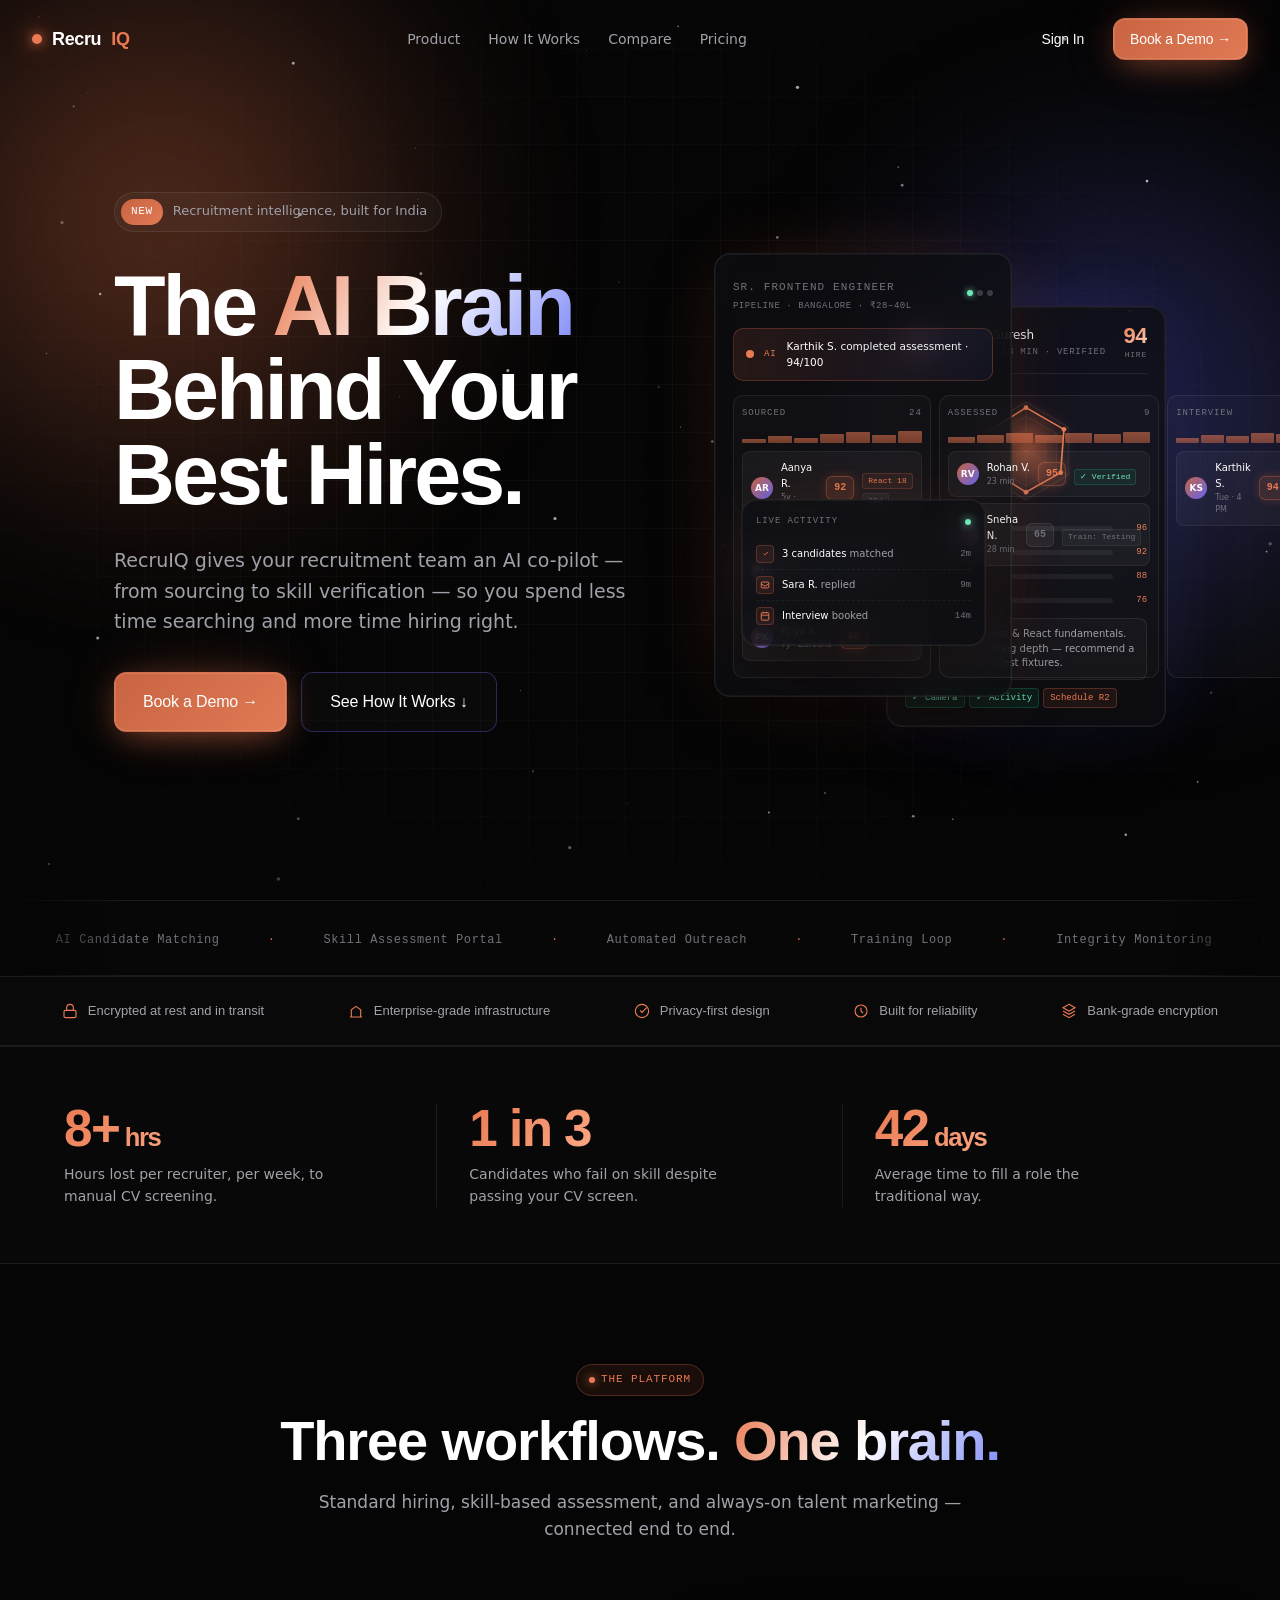
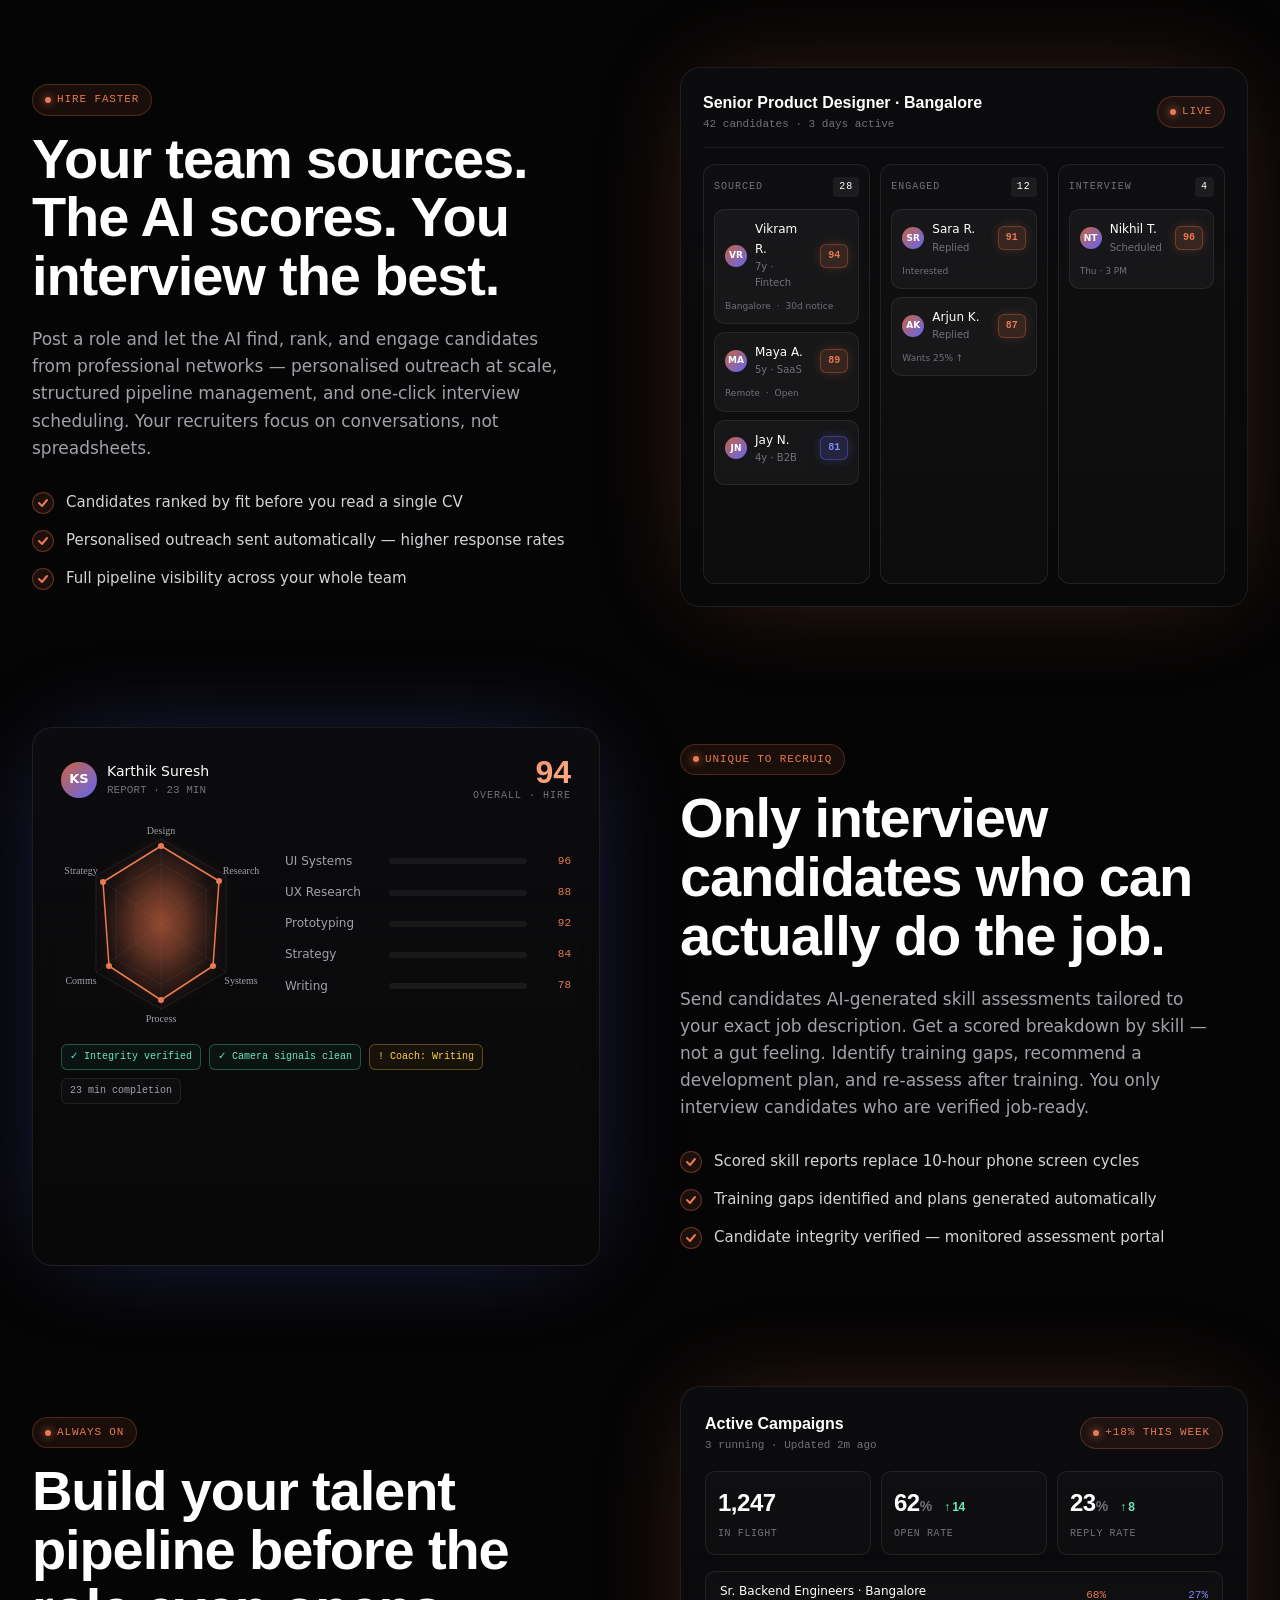
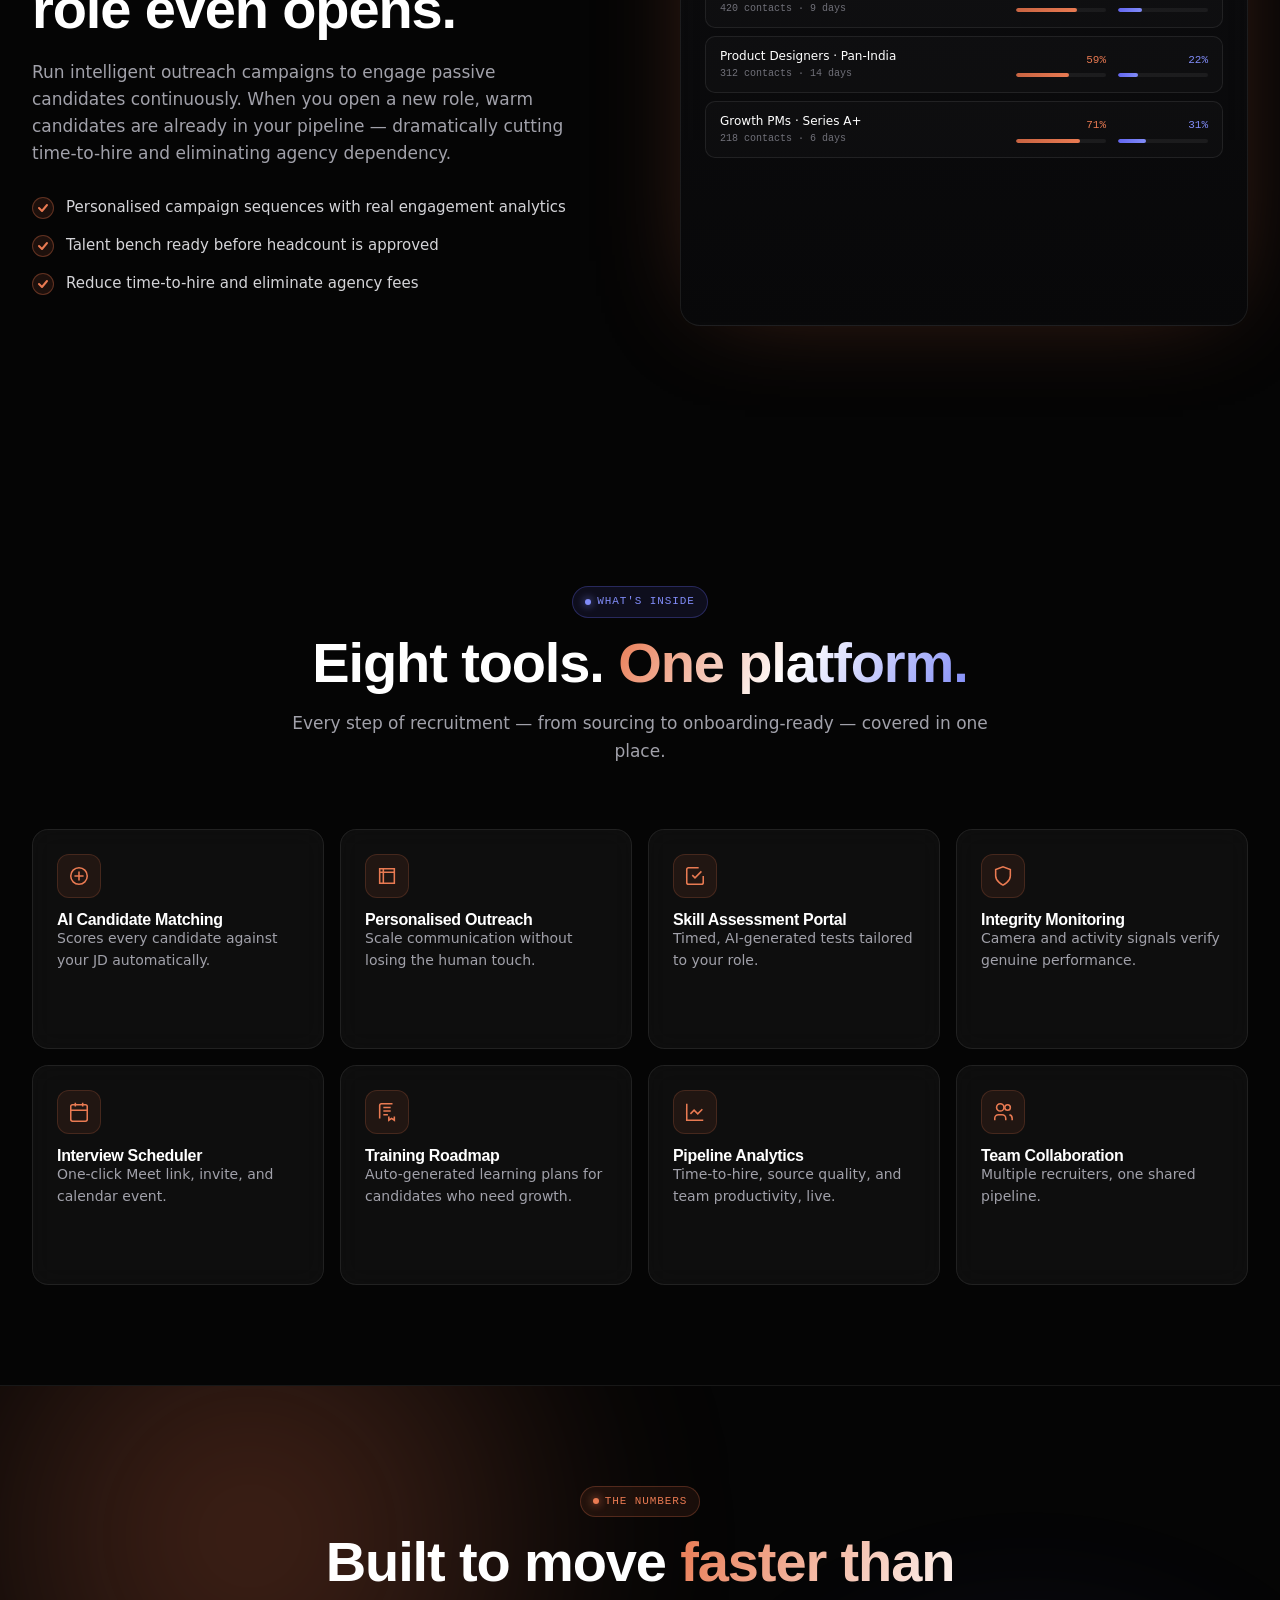
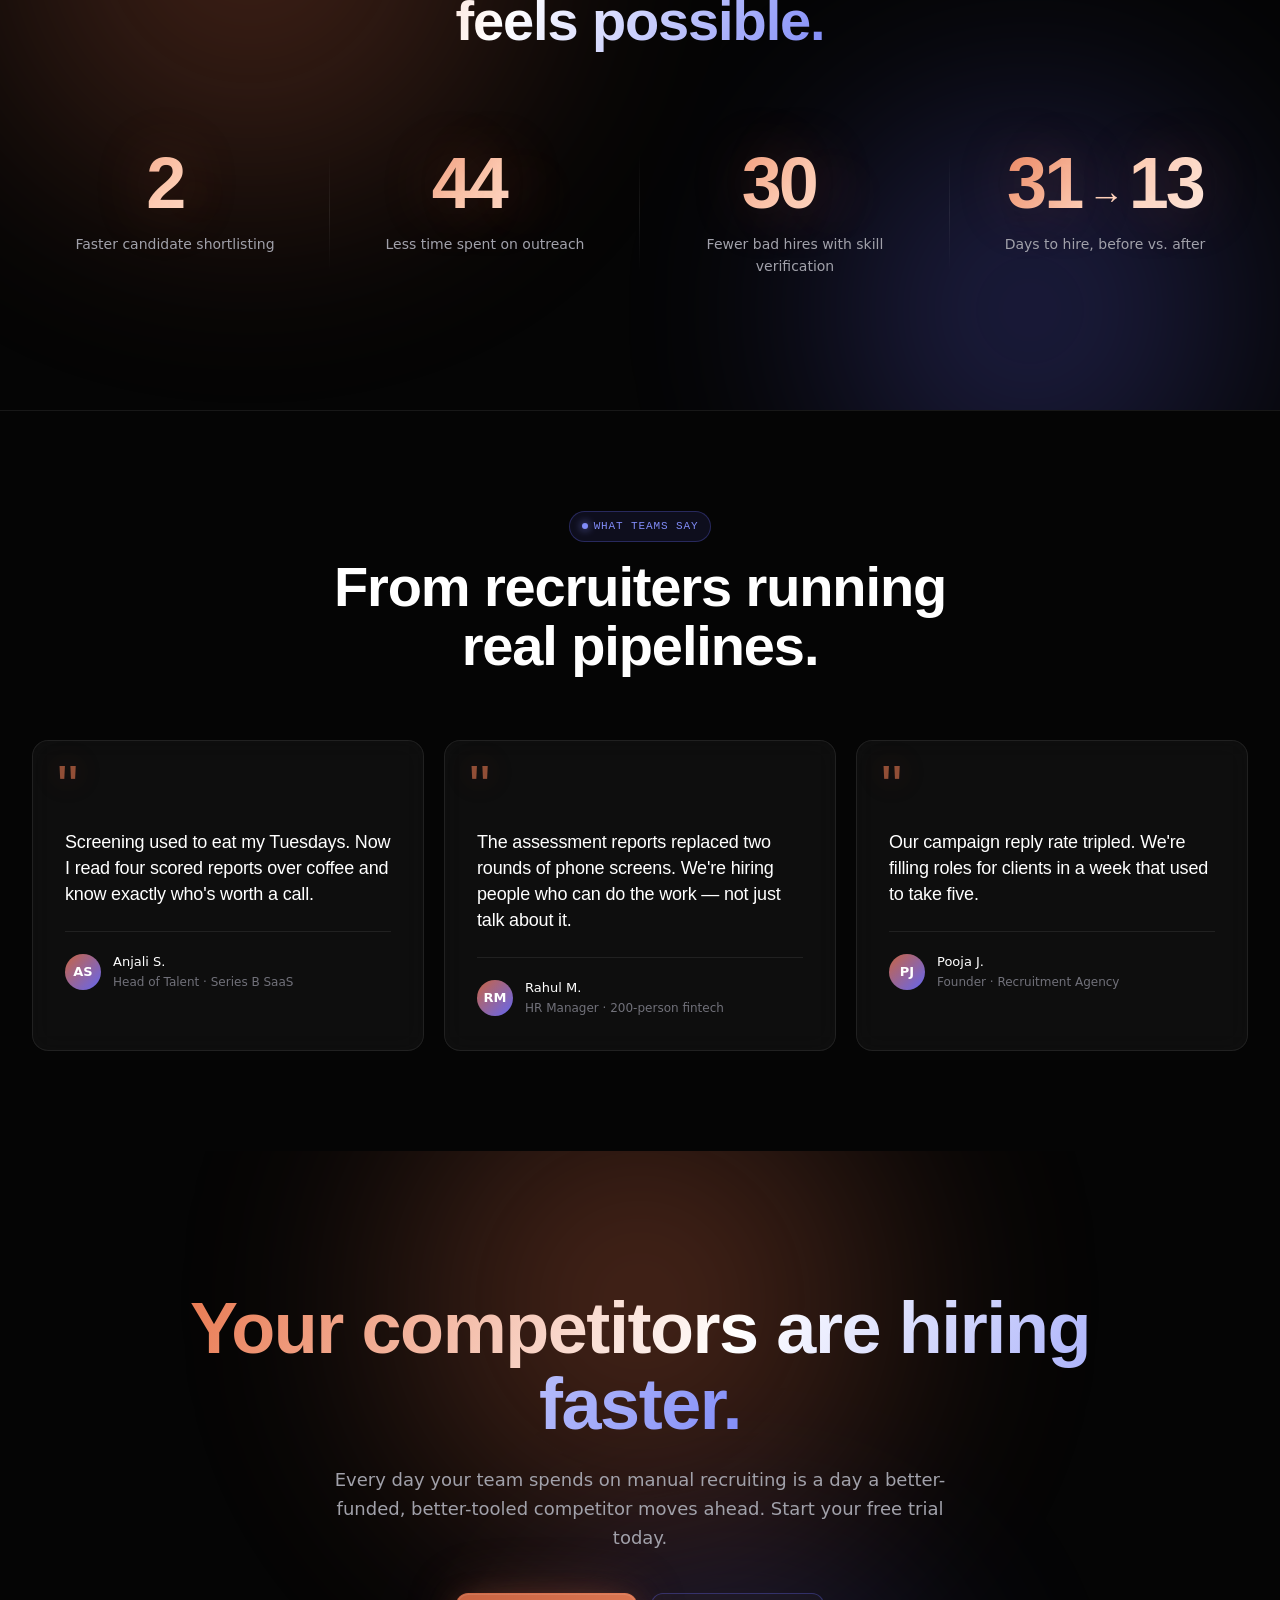
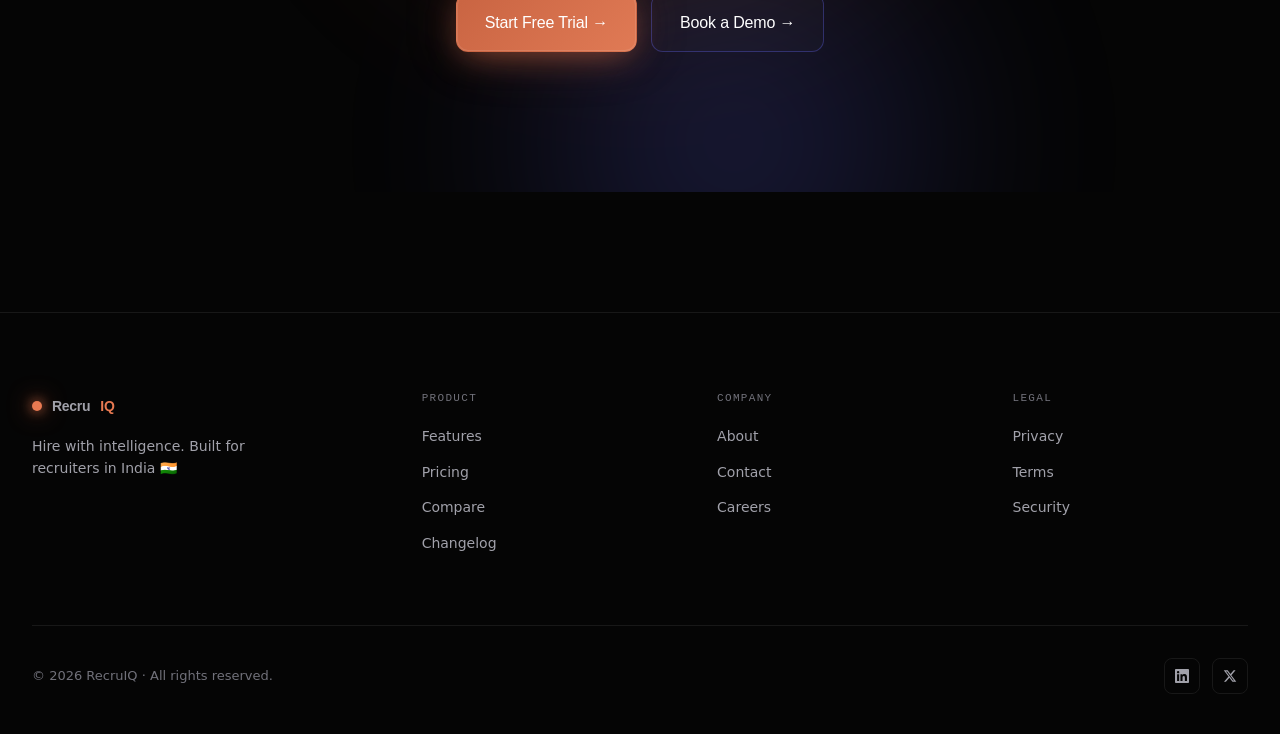
==== index.html @ fcee0ddd "Initial commit — RecruIQ marketing site" ====
<!doctype html>
<html lang="en">
<head>
<meta charset="utf-8">
<meta name="viewport" content="width=device-width,initial-scale=1">
<title>RecruIQ — The AI Brain Behind Your Best Hires</title>
<meta http-equiv="Content-Security-Policy" content="default-src 'self'; script-src 'self' 'unsafe-inline'; style-src 'self' 'unsafe-inline' https://fonts.googleapis.com; font-src 'self' https://fonts.gstatic.com; img-src 'self' data: https:; connect-src 'self'; frame-ancestors 'none';">
<link rel="icon" href="favicon.ico">
<link rel="apple-touch-icon" href="icons/icon-192.png">
<meta name="theme-color" content="#C96442">
<meta name="description" content="Source, assess, and hire 3× faster with AI. Built for recruiters in India. AI candidate matching, skill assessments, and automated outreach.">
<meta property="og:title" content="RecruIQ — The AI Brain Behind Your Best Hires">
<meta property="og:description" content="Source, assess, and hire 3× faster with AI. Built for recruiters in India.">
<meta property="og:image" content="https://recru-iq.com/og-image.png">
<meta property="og:url" content="https://recru-iq.com">
<meta property="og:type" content="website">
<meta name="twitter:card" content="summary_large_image">
<meta name="twitter:title" content="RecruIQ — AI Recruitment Intelligence">
<meta name="twitter:description" content="Source, assess, and hire 3× faster with AI. Built for Indian SMBs.">
<meta name="twitter:image" content="https://recru-iq.com/og-image.png">
<link rel="stylesheet" href="shared.css">
<style>
/* ===== Home page-specific styles ===== */

/* Hero */
.hero {
  position: relative;
  min-height: 100vh;
  padding: 160px 0 80px;
  display: flex;
  align-items: center;
  overflow: hidden;
}
#particles {
  position: absolute; inset: 0; pointer-events: none; z-index: 0;
}
.hero .aurora.coral { width: 720px; height: 720px; top: -140px; left: -200px; }
.hero .aurora.indigo { width: 640px; height: 640px; top: 80px; right: -160px; opacity: 0.35; }

.hero-grid {
  display: grid;
  grid-template-columns: 1.15fr 1fr;
  gap: 80px;
  align-items: center;
}

.hero h1 {
  font-size: clamp(3rem, 6.6vw, 5.5rem);
  letter-spacing: -0.035em;
  line-height: 1;
  margin-bottom: 28px;
}

.hero .lead {
  font-size: 19px;
  max-width: 520px;
  margin-bottom: 36px;
  color: var(--text-dim);
}

.hero-ctas { display: flex; gap: 14px; flex-wrap: wrap; margin-bottom: 56px; }

.hero-eyebrow {
  display: inline-flex;
  align-items: center;
  gap: 10px;
  padding: 6px 14px 6px 6px;
  border-radius: 999px;
  background: rgba(255,255,255,0.03);
  border: 1px solid var(--border);
  font-size: 13px;
  color: var(--text-dim);
  margin-bottom: 32px;
}
.hero-eyebrow .tag {
  background: linear-gradient(135deg, var(--coral), #e07a55);
  padding: 4px 10px;
  border-radius: 999px;
  font-size: 11px;
  color: white;
  font-family: 'JetBrains Mono', monospace;
  letter-spacing: 0.06em;
}

/* Hero mockup */
.mockup {
  position: relative;
  width: 100%;
  aspect-ratio: 1 / 1.05;
  perspective: 1200px;
}

.float-card {
  position: absolute;
  background: rgba(15, 15, 18, 0.78);
  backdrop-filter: blur(16px);
  border: 1px solid var(--border);
  border-radius: 16px;
  box-shadow:
    0 20px 60px -20px rgba(0,0,0,0.8),
    0 0 0 1px rgba(255,255,255,0.04) inset,
    0 0 80px -20px rgba(201, 100, 66, 0.3);
  animation: float 8s ease-in-out infinite;
}

.fc-pipeline {
  top: 0; left: 0;
  width: 66%;
  padding: 18px;
  z-index: 2;
}
.fc-report {
  bottom: 0; right: 0;
  width: 62%;
  padding: 18px;
  animation-delay: -3s;
  z-index: 1;
  box-shadow:
    0 20px 60px -20px rgba(0,0,0,0.8),
    0 0 0 1px rgba(255,255,255,0.04) inset,
    0 0 80px -20px rgba(99, 102, 241, 0.32);
}
.fc-mini {
  top: 48%; left: 8%;
  width: 230px;
  padding: 14px;
  animation-delay: -5s;
  display: none;
}

@keyframes float {
  0%, 100% { transform: translateY(0) rotateX(0) rotateY(0); }
  50% { transform: translateY(-14px) rotateX(0.5deg) rotateY(-0.5deg); }
}

.fc-head {
  display: flex; align-items: center; justify-content: space-between;
  margin-bottom: 14px;
}
.fc-head .ttl {
  font-size: 11px;
  font-family: 'JetBrains Mono', monospace;
  text-transform: uppercase;
  letter-spacing: 0.1em;
  color: var(--text-faint);
}
.fc-head .dots { display: flex; gap: 4px; }
.fc-head .dots span {
  width: 6px; height: 6px; border-radius: 50%;
  background: rgba(255,255,255,0.18);
}

.pipe-cols {
  display: grid; grid-template-columns: 1fr 1fr 1fr; gap: 8px;
}
.pipe-col {
  background: rgba(255,255,255,0.02);
  border: 1px solid var(--border);
  border-radius: 10px;
  padding: 10px 8px;
}
.pipe-col-h {
  font-size: 9px;
  font-family: 'JetBrains Mono', monospace;
  text-transform: uppercase;
  letter-spacing: 0.1em;
  color: var(--text-faint);
  margin-bottom: 10px;
  display: flex; justify-content: space-between;
}

.cand {
  background: rgba(255,255,255,0.04);
  border: 1px solid rgba(255,255,255,0.06);
  border-radius: 8px;
  padding: 8px;
  margin-bottom: 6px;
  display: flex;
  align-items: center;
  gap: 8px;
}
.cand-avatar {
  width: 22px; height: 22px;
  border-radius: 50%;
  background: linear-gradient(135deg, var(--coral) 0%, var(--indigo) 100%);
  flex-shrink: 0;
  font-size: 9px;
  color: white;
  display: inline-flex; align-items: center; justify-content: center;
  font-weight: 600;
}
.cand-name { font-size: 10px; color: var(--text); font-weight: 500; }
.cand-role { font-size: 8px; color: var(--text-faint); }
.score-badge {
  margin-left: auto;
  font-family: 'JetBrains Mono', monospace;
  font-size: 10px;
  padding: 3px 7px;
  border-radius: 6px;
  background: rgba(201,100,66,0.18);
  color: var(--coral-bright);
  border: 1px solid rgba(201,100,66,0.4);
  box-shadow: 0 0 12px -2px rgba(201,100,66,0.4);
  font-weight: 600;
}
.score-badge.mid { background: rgba(99,102,241,0.18); color: var(--indigo-bright); border-color: rgba(99,102,241,0.4); box-shadow: 0 0 12px -2px rgba(99,102,241,0.4); }
.score-badge.low { background: rgba(255,255,255,0.05); color: var(--text-faint); border-color: rgba(255,255,255,0.08); box-shadow: none; }

/* Radar chart placeholder */
.radar {
  width: 130px; height: 130px;
  margin: 0 auto 12px;
}
.skill-row {
  display: flex; align-items: center; gap: 10px; margin-bottom: 8px;
  font-size: 10px;
}
.skill-row .lbl { width: 70px; color: var(--text-dim); }
.skill-bar {
  flex: 1; height: 5px; border-radius: 3px;
  background: rgba(255,255,255,0.06);
  overflow: hidden;
  position: relative;
}
.skill-bar-fill {
  height: 100%;
  border-radius: 3px;
  background: linear-gradient(90deg, var(--coral), #ffae8a);
  box-shadow: 0 0 8px rgba(201,100,66,0.6);
}
.skill-row .val {
  font-family: 'JetBrains Mono', monospace;
  font-size: 9px;
  color: var(--coral-bright);
  width: 24px; text-align: right;
}

/* Mini stats card */
.mini-stat {
  display: flex; align-items: center; gap: 10px;
}
.mini-stat-num {
  font-family: 'Space Grotesk', sans-serif;
  font-size: 28px;
  font-weight: 600;
  background: linear-gradient(135deg, var(--coral-bright), #ffd0b8);
  -webkit-background-clip: text;
  background-clip: text;
  -webkit-text-fill-color: transparent;
}
.mini-stat-lbl {
  font-size: 10px;
  color: var(--text-faint);
  font-family: 'JetBrains Mono', monospace;
  text-transform: uppercase;
  letter-spacing: 0.06em;
}

/* === Richer mockup details === */
.fc-banner {
  display: flex; align-items: center; gap: 10px;
  padding: 9px 12px;
  background: linear-gradient(90deg, rgba(201,100,66,0.14), rgba(99,102,241,0.06));
  border: 1px solid rgba(201,100,66,0.3);
  border-radius: 10px;
  margin-bottom: 14px;
  font-size: 10.5px;
  color: #f4f4f5;
}
.fc-banner .pulse {
  width: 8px; height: 8px; border-radius: 50%;
  background: var(--coral-bright);
  box-shadow: 0 0 0 0 rgba(233,122,82,0.7);
  animation: pulse-ring 1.8s ease-out infinite;
  flex-shrink: 0;
}
@keyframes pulse-ring {
  0% { box-shadow: 0 0 0 0 rgba(233,122,82,0.7); }
  70% { box-shadow: 0 0 0 8px rgba(233,122,82,0); }
  100% { box-shadow: 0 0 0 0 rgba(233,122,82,0); }
}
.fc-banner .ai-mono {
  font-family: 'JetBrains Mono', monospace;
  font-size: 9px;
  color: var(--coral-bright);
  letter-spacing: 0.1em;
  text-transform: uppercase;
}
.fc-banner b { color: white; font-weight: 500; }

.pipe-col-spark {
  height: 12px;
  margin-bottom: 8px;
  display: flex;
  align-items: flex-end;
  gap: 2px;
}
.pipe-col-spark span {
  flex: 1;
  background: linear-gradient(180deg, var(--coral-bright), var(--coral));
  border-radius: 1px;
  opacity: 0.55;
}

.cand {
  background: rgba(255,255,255,0.04);
  border: 1px solid rgba(255,255,255,0.06);
  border-radius: 8px;
  padding: 8px;
  margin-bottom: 6px;
  position: relative;
}
.cand-row {
  display: flex; align-items: center; gap: 8px;
}
.cand-tags {
  display: flex; gap: 4px; margin-top: 6px; flex-wrap: wrap;
}
.cand-tag {
  font-family: 'JetBrains Mono', monospace;
  font-size: 8px;
  color: var(--text-faint);
  padding: 1px 5px;
  border-radius: 3px;
  background: rgba(255,255,255,0.04);
  border: 1px solid rgba(255,255,255,0.06);
  white-space: nowrap;
}
.cand-tag.coral { color: var(--coral-bright); background: rgba(201,100,66,0.08); border-color: rgba(201,100,66,0.25); }
.cand-tag.ok { color: #6ee7b7; background: rgba(16,185,129,0.08); border-color: rgba(16,185,129,0.25); }
.cand-tag.idx { color: var(--indigo-bright); background: rgba(99,102,241,0.08); border-color: rgba(99,102,241,0.25); }

/* Report card extras */
.fc-report-top {
  display: flex; align-items: center; gap: 10px;
  padding-bottom: 12px; border-bottom: 1px solid var(--border); margin-bottom: 12px;
}
.fc-report-top .av {
  width: 32px; height: 32px; border-radius: 50%;
  background: linear-gradient(135deg, var(--coral), var(--indigo));
  display: inline-flex; align-items: center; justify-content: center;
  font-size: 11px; font-weight: 600; color: white;
  flex-shrink: 0;
}
.fc-report-top .info { flex: 1; min-width: 0; }
.fc-report-top .name { font-size: 12px; color: var(--text); font-weight: 500; }
.fc-report-top .meta {
  font-family: 'JetBrains Mono', monospace;
  font-size: 9px; color: var(--text-faint);
  text-transform: uppercase; letter-spacing: 0.08em;
}
.fc-overall {
  text-align: right; flex-shrink: 0;
}
.fc-overall .num {
  font-family: 'Space Grotesk', sans-serif;
  font-size: 22px;
  font-weight: 600;
  background: linear-gradient(135deg, var(--coral-bright), #ffd0b8);
  -webkit-background-clip: text;
  background-clip: text;
  -webkit-text-fill-color: transparent;
  line-height: 1;
  letter-spacing: -0.02em;
}
.fc-overall .lbl {
  font-size: 8px;
  color: var(--text-faint);
  font-family: 'JetBrains Mono', monospace;
  text-transform: uppercase; letter-spacing: 0.1em;
  margin-top: 2px;
}

.fc-ai-summary {
  font-size: 10px;
  color: var(--text-dim);
  background: rgba(255,255,255,0.025);
  border: 1px solid var(--border);
  border-radius: 8px;
  padding: 8px 10px;
  margin-top: 10px;
  line-height: 1.45;
  position: relative;
}
.fc-ai-summary::before {
  content: 'AI SUMMARY';
  position: absolute;
  top: -7px; left: 8px;
  font-family: 'JetBrains Mono', monospace;
  font-size: 8px;
  color: var(--coral-bright);
  background: #0e0e10;
  padding: 0 6px;
  letter-spacing: 0.12em;
}

.fc-badges {
  display: flex; gap: 4px; flex-wrap: wrap; margin-top: 8px;
}
.fc-badge {
  display: inline-flex; align-items: center; gap: 3px;
  font-size: 9px;
  font-family: 'JetBrains Mono', monospace;
  padding: 2px 6px;
  border-radius: 4px;
}
.fc-badge.ok { color: #6ee7b7; background: rgba(16,185,129,0.10); border: 1px solid rgba(16,185,129,0.25); }
.fc-badge.warn { color: #fcd34d; background: rgba(245,158,11,0.10); border: 1px solid rgba(245,158,11,0.25); }
.fc-badge.coral { color: var(--coral-bright); background: rgba(201,100,66,0.10); border: 1px solid rgba(201,100,66,0.3); }

/* Activity / sourcing card (replaces fc-mini) */
.fc-activity {
  position: absolute;
  top: 52%; left: 6%;
  width: 245px;
  padding: 14px;
  animation: float 8s ease-in-out -5s infinite;
  z-index: 3;
}
.fc-activity .head {
  display: flex; justify-content: space-between; align-items: center;
  margin-bottom: 10px;
  font-family: 'JetBrains Mono', monospace;
  font-size: 9px;
  color: var(--text-faint);
  text-transform: uppercase; letter-spacing: 0.1em;
}
.fc-activity .live-dot {
  width: 6px; height: 6px; border-radius: 50%;
  background: #6ee7b7;
  box-shadow: 0 0 8px #6ee7b7;
  animation: pulse-glow 2s ease-in-out infinite;
}
.fc-activity-row {
  display: flex; align-items: center; gap: 8px;
  font-size: 10px; color: var(--text-dim);
  padding: 6px 0; border-bottom: 1px dashed rgba(255,255,255,0.06);
}
.fc-activity-row:last-child { border-bottom: none; }
.fc-activity-row .ic {
  width: 18px; height: 18px; border-radius: 4px;
  background: rgba(201,100,66,0.12);
  border: 1px solid rgba(201,100,66,0.3);
  flex-shrink: 0;
  display: inline-flex; align-items: center; justify-content: center;
  color: var(--coral-bright);
}
.fc-activity-row .ic svg { width: 10px; height: 10px; }
.fc-activity-row b { color: var(--text); font-weight: 500; }
.fc-activity-row time {
  margin-left: auto;
  font-family: 'JetBrains Mono', monospace;
  font-size: 9px;
  color: var(--text-faint);
}

/* Pain Points Bar */
.pain {
  border-top: 1px solid var(--border);
  border-bottom: 1px solid var(--border);
  padding: 56px 0;
  background: rgba(255,255,255,0.015);
}
.pain-grid {
  display: grid;
  grid-template-columns: 1fr 1fr 1fr;
  gap: 0;
  align-items: center;
}
.pain-item {
  padding: 0 32px;
  border-right: 1px solid var(--border);
}
.pain-item:last-child { border-right: none; }
.pain-stat {
  font-family: 'Space Grotesk', sans-serif;
  font-size: clamp(2.5rem, 4vw, 3.4rem);
  font-weight: 600;
  letter-spacing: -0.03em;
  background: linear-gradient(135deg, var(--coral-bright) 0%, #ffae8a 50%, var(--coral) 100%);
  -webkit-background-clip: text;
  background-clip: text;
  -webkit-text-fill-color: transparent;
  margin-bottom: 8px;
  line-height: 1;
}
.pain-lbl {
  font-size: 14px;
  color: var(--text-dim);
  max-width: 280px;
}
@media (max-width:880px) {
  .pain-grid { grid-template-columns: 1fr; gap: 32px; }
  .pain-item { border-right: none; border-bottom: 1px solid var(--border); padding-bottom: 24px; }
  .pain-item:last-child { border-bottom: none; }
}

/* Workflow sections */
.workflow {
  display: grid;
  grid-template-columns: 1fr 1fr;
  gap: 80px;
  align-items: center;
  padding: 60px 0;
  position: relative;
}
.workflow.reverse { direction: rtl; }
.workflow.reverse > * { direction: ltr; }

.workflow-text h2 { margin-bottom: 20px; margin-top: 14px; }
.workflow-text p { font-size: 17px; max-width: 540px; }

.workflow-visual {
  position: relative;
  aspect-ratio: 1 / 0.95;
  width: 100%;
}

/* Workflow A — pipeline */
.wf-pipeline {
  position: absolute;
  inset: 0;
  border: 1px solid var(--border);
  border-radius: 20px;
  background: linear-gradient(180deg, rgba(15,15,18,0.7), rgba(15,15,18,0.4));
  backdrop-filter: blur(16px);
  padding: 22px;
  box-shadow: 0 0 100px -30px rgba(201,100,66,0.4);
  display: flex; flex-direction: column;
}
.wf-pipeline-head {
  display: flex; align-items: center; justify-content: space-between;
  padding-bottom: 14px; border-bottom: 1px solid var(--border); margin-bottom: 16px;
}
.wf-pipeline-h {
  font-family: 'Space Grotesk', sans-serif;
  font-weight: 600;
  font-size: 16px;
}
.wf-pipeline-meta {
  font-family: 'JetBrains Mono', monospace;
  font-size: 11px;
  color: var(--text-faint);
}
.wf-cols {
  display: grid; grid-template-columns: 1fr 1fr 1fr; gap: 10px;
  flex: 1;
}
.wf-col {
  background: rgba(255,255,255,0.02);
  border: 1px solid var(--border);
  border-radius: 12px;
  padding: 12px 10px;
  display: flex; flex-direction: column; gap: 8px;
}
.wf-col-h {
  font-size: 10px;
  font-family: 'JetBrains Mono', monospace;
  text-transform: uppercase;
  letter-spacing: 0.1em;
  color: var(--text-faint);
  display: flex; justify-content: space-between; align-items: center;
  margin-bottom: 4px;
}
.wf-col-h .count {
  background: rgba(255,255,255,0.06);
  padding: 2px 6px; border-radius: 4px;
  color: var(--text);
}
.wf-cand {
  background: rgba(255,255,255,0.04);
  border: 1px solid rgba(255,255,255,0.07);
  border-radius: 10px;
  padding: 10px;
  font-size: 11px;
  transition: transform .3s, border-color .3s;
}
.wf-cand:hover { transform: translateY(-2px); border-color: rgba(201,100,66,0.4); }
.wf-cand-top {
  display: flex; align-items: center; gap: 8px; margin-bottom: 8px;
}
.wf-cand .name { font-weight: 500; color: var(--text); font-size: 12px; }
.wf-cand .role { color: var(--text-faint); font-size: 10px; }
.wf-cand-bottom { display: flex; align-items: center; gap: 6px; font-size: 9px; color: var(--text-faint); }

/* Workflow B — skill report */
.wf-report {
  position: absolute;
  inset: 0;
  border: 1px solid var(--border);
  border-radius: 20px;
  background: linear-gradient(180deg, rgba(15,15,18,0.7), rgba(15,15,18,0.4));
  backdrop-filter: blur(16px);
  padding: 28px;
  box-shadow: 0 0 100px -30px rgba(99,102,241,0.4);
}
.wf-report-head { display: flex; align-items: center; justify-content: space-between; margin-bottom: 20px; }
.wf-cand-pill {
  display: flex; align-items: center; gap: 10px;
}
.wf-cand-pill .avatar {
  width: 36px; height: 36px; border-radius: 50%;
  background: linear-gradient(135deg, var(--coral), var(--indigo));
  display: inline-flex; align-items: center; justify-content: center;
  font-size: 13px; color: white; font-weight: 600;
}
.wf-overall {
  text-align: right;
}
.wf-overall .num {
  font-family: 'Space Grotesk', sans-serif;
  font-size: 32px;
  font-weight: 600;
  background: linear-gradient(135deg, var(--coral-bright), #ffae8a);
  -webkit-background-clip: text;
  background-clip: text;
  -webkit-text-fill-color: transparent;
  line-height: 1;
}
.wf-overall .lbl {
  font-size: 10px; font-family: 'JetBrains Mono', monospace;
  color: var(--text-faint); text-transform: uppercase; letter-spacing: 0.1em;
}
.wf-radar-wrap {
  display: grid; grid-template-columns: 200px 1fr; gap: 24px;
  align-items: center;
}
.wf-skills { display: flex; flex-direction: column; gap: 12px; }
.wf-skill-row { display: flex; align-items: center; gap: 12px; }
.wf-skill-row .lbl { width: 92px; font-size: 12px; color: var(--text-dim); }
.wf-skill-row .bar { flex: 1; height: 6px; border-radius: 4px; background: rgba(255,255,255,0.06); overflow: hidden; }
.wf-skill-row .fill { height: 100%; border-radius: 4px; background: linear-gradient(90deg, var(--coral), #ffae8a); box-shadow: 0 0 10px rgba(201,100,66,0.7); }
.wf-skill-row .val { font-family: 'JetBrains Mono', monospace; font-size: 11px; color: var(--coral-bright); width: 32px; text-align: right; }

.wf-tag-strip {
  margin-top: 20px;
  display: flex; gap: 8px; flex-wrap: wrap;
}
.wf-tag {
  font-size: 10px;
  font-family: 'JetBrains Mono', monospace;
  padding: 4px 8px;
  border-radius: 6px;
  border: 1px solid var(--border);
  background: rgba(255,255,255,0.02);
  color: var(--text-dim);
}
.wf-tag.ok { color: #6ee7b7; border-color: rgba(110,231,183,0.3); background: rgba(16,185,129,0.06); }
.wf-tag.warn { color: #fcd34d; border-color: rgba(252,211,77,0.3); background: rgba(245,158,11,0.06); }

/* Workflow C — campaigns */
.wf-camp {
  position: absolute; inset: 0;
  border: 1px solid var(--border); border-radius: 20px;
  background: linear-gradient(180deg, rgba(15,15,18,0.7), rgba(15,15,18,0.4));
  backdrop-filter: blur(16px);
  padding: 24px;
  box-shadow: 0 0 100px -30px rgba(201,100,66,0.4);
  display: flex; flex-direction: column; gap: 16px;
}
.wf-camp-head { display: flex; align-items: center; justify-content: space-between; }
.wf-camp-stats { display: grid; grid-template-columns: 1fr 1fr 1fr; gap: 10px; }
.wf-camp-stat {
  background: rgba(255,255,255,0.02);
  border: 1px solid var(--border);
  border-radius: 10px;
  padding: 12px;
}
.wf-camp-stat .num {
  font-family: 'Space Grotesk', sans-serif;
  font-size: 24px;
  font-weight: 600;
  letter-spacing: -0.02em;
  color: var(--text);
}
.wf-camp-stat .num .delta { font-size: 12px; color: #6ee7b7; margin-left: 6px; }
.wf-camp-stat .lbl { font-size: 10px; color: var(--text-faint); font-family: 'JetBrains Mono', monospace; text-transform: uppercase; letter-spacing: 0.06em; margin-top: 4px; }

.wf-camp-list { display: flex; flex-direction: column; gap: 8px; flex: 1; }
.wf-camp-row {
  display: grid;
  grid-template-columns: 1fr 90px 90px;
  align-items: center;
  background: rgba(255,255,255,0.02);
  border: 1px solid var(--border);
  border-radius: 10px;
  padding: 10px 14px;
  font-size: 12px;
  gap: 12px;
}
.wf-camp-row .name { color: var(--text); font-weight: 500; }
.wf-camp-row .meta { font-family: 'JetBrains Mono', monospace; font-size: 10px; color: var(--text-faint); }
.wf-camp-row .pct { font-family: 'JetBrains Mono', monospace; font-size: 11px; color: var(--coral-bright); text-align: right; }
.wf-camp-row .pct-bar { height: 4px; background: rgba(255,255,255,0.06); border-radius: 2px; overflow: hidden; margin-top: 4px; }
.wf-camp-row .pct-bar-fill { height: 100%; background: linear-gradient(90deg, var(--coral), var(--coral-bright)); border-radius: 2px; }

/* Features grid */
.features-grid {
  display: grid;
  grid-template-columns: repeat(4, 1fr);
  gap: 16px;
}
.feature {
  padding: 24px;
  min-height: 220px;
  display: flex; flex-direction: column; gap: 14px;
}
.feature h4 { font-family: 'Space Grotesk', sans-serif; font-size: 16px; font-weight: 600; color: var(--text); }
.feature p { font-size: 14px; line-height: 1.55; }

@media (max-width:980px) { .features-grid { grid-template-columns: repeat(2, 1fr); } }
@media (max-width:560px) { .features-grid { grid-template-columns: 1fr; } }

/* Metrics section */
.metrics {
  position: relative;
  padding: 100px 0;
  border-top: 1px solid var(--border);
  border-bottom: 1px solid var(--border);
  overflow: hidden;
}
.metrics .aurora.coral { width: 900px; height: 700px; top: -200px; left: -200px; opacity: 0.35; }
.metrics .aurora.indigo { width: 700px; height: 600px; bottom: -200px; right: -100px; opacity: 0.3; }

.metrics-grid {
  display: grid; grid-template-columns: repeat(4, 1fr); gap: 24px;
}
.metric {
  text-align: center;
  padding: 32px 16px;
  position: relative;
}
.metric::after {
  content: '';
  position: absolute;
  right: -12px;
  top: 20%;
  bottom: 20%;
  width: 1px;
  background: linear-gradient(180deg, transparent, var(--border), transparent);
}
.metric:last-child::after { display: none; }

.metric-num {
  font-family: 'Space Grotesk', sans-serif;
  font-size: clamp(3rem, 6vw, 4.5rem);
  font-weight: 600;
  letter-spacing: -0.04em;
  background: linear-gradient(135deg, var(--coral-bright) 0%, #ffd0b8 50%, #fff5ee 100%);
  -webkit-background-clip: text;
  background-clip: text;
  -webkit-text-fill-color: transparent;
  line-height: 1;
  text-shadow: 0 0 60px rgba(201,100,66,0.3);
}

.metric-num .suffix { font-size: 0.55em; opacity: 0.7; }
.metric-lbl {
  font-size: 14px;
  color: var(--text-dim);
  margin-top: 14px;
  max-width: 220px;
  margin-left: auto;
  margin-right: auto;
}

@media (max-width:880px) {
  .metrics-grid { grid-template-columns: 1fr 1fr; gap: 12px; }
  .metric::after { display: none; }
}

/* Testimonials */
.test-grid { display: grid; grid-template-columns: repeat(3, 1fr); gap: 20px; }
.testimonial {
  padding: 32px;
  position: relative;
}
.test-mark {
  font-family: 'Space Grotesk', sans-serif;
  font-size: 60px;
  line-height: 1;
  color: var(--coral-bright);
  opacity: 0.6;
  position: absolute;
  top: 16px; left: 24px;
  text-shadow: 0 0 30px rgba(201,100,66,0.5);
}
.test-quote {
  font-family: 'Space Grotesk', sans-serif;
  font-size: 18px;
  line-height: 1.45;
  color: var(--text);
  font-weight: 400;
  letter-spacing: -0.01em;
  margin-top: 56px;
  margin-bottom: 24px;
}
.test-attr { display: flex; align-items: center; gap: 12px; padding-top: 20px; border-top: 1px solid var(--border); }
.test-avatar {
  width: 36px; height: 36px; border-radius: 50%;
  background: linear-gradient(135deg, var(--coral), var(--indigo));
  display: inline-flex; align-items: center; justify-content: center;
  font-weight: 600; color: white; font-size: 13px;
}
.test-name { font-size: 13px; color: var(--text); font-weight: 500; }
.test-role { font-size: 12px; color: var(--text-faint); }

@media (max-width:880px) { .test-grid { grid-template-columns: 1fr; } }

/* Final CTA */
.final-cta {
  position: relative;
  text-align: center;
  padding: 140px 0;
  overflow: hidden;
}
.final-cta .aurora.coral { width: 800px; height: 700px; top: -200px; left: 50%; transform: translateX(-50%); opacity: 0.4; }
.final-cta .aurora.indigo { width: 700px; height: 500px; bottom: -200px; left: 30%; opacity: 0.25; }

.final-cta h2 {
  font-size: clamp(2.5rem, 6vw, 4.5rem);
  margin-bottom: 24px;
  max-width: 900px;
  margin-left: auto; margin-right: auto;
}
.final-cta p {
  font-size: 18px;
  max-width: 620px;
  margin: 0 auto 40px;
}
.final-cta-ctas { display: flex; gap: 14px; justify-content: center; flex-wrap: wrap; }

/* Section heading variations */
.section-mono-label {
  font-family: 'JetBrains Mono', monospace;
  font-size: 11px;
  color: var(--coral-bright);
  text-transform: uppercase;
  letter-spacing: 0.15em;
  margin-bottom: 16px;
}

@media (max-width: 980px) {
  .hero-grid, .workflow { grid-template-columns: 1fr; gap: 60px; }
  .workflow.reverse { direction: ltr; }
  .mockup { max-width: 560px; margin: 0 auto; }
}
</style>
</head>
<body data-page="home">

<!-- Navigation -->
<nav class="nav">
  <div class="container nav-inner">
    <a href="index.html" class="logo">
      <span class="logo-dot"></span>
      Recru<span style="color:var(--coral-bright)">IQ</span>
    </a>
    <ul class="nav-links">
      <li><a href="index.html#product">Product</a></li>
      <li><a href="index.html#how">How It Works</a></li>
      <li><a href="compare.html">Compare</a></li>
      <li><a href="pricing.html">Pricing</a></li>
    </ul>
    <div class="nav-cta">
      <a href="contact.html" class="btn btn-sm" style="border-color:transparent;background:transparent;">Sign In</a>
      <a href="contact.html" class="btn btn-primary btn-sm">Book a Demo →</a>
    </div>
  </div>
</nav>

<!-- HERO -->
<section class="hero" id="hero">
  <div class="aurora coral"></div>
  <div class="aurora indigo"></div>
  <div id="particles"></div>

  <div class="container hero-grid">
    <div>
      <div class="hero-eyebrow reveal">
        <span class="tag">NEW</span>
        Recruitment intelligence, built for India
      </div>
      <h1 class="reveal" data-delay="1">
        The <span class="grad-text">AI&nbsp;Brain</span><br>
        Behind Your<br>
        Best Hires.
      </h1>
      <p class="lead reveal" data-delay="2">
        RecruIQ gives your recruitment team an AI co-pilot — from sourcing to skill verification — so you spend less time searching and more time hiring right.
      </p>
      <div class="hero-ctas reveal" data-delay="3">
        <a href="contact.html" class="btn btn-primary btn-lg">Book a Demo →</a>
        <a href="#product" class="btn btn-ghost btn-lg">See How It Works ↓</a>
      </div>
    </div>

    <div class="mockup reveal" data-delay="2">
      <!-- Pipeline card -->
      <div class="float-card fc-pipeline">
        <div class="fc-head">
          <div>
            <span class="ttl">Sr. Frontend Engineer</span>
            <div style="font-family:'JetBrains Mono',monospace;font-size:9px;color:var(--text-faint);margin-top:2px;letter-spacing:0.06em;">PIPELINE · BANGALORE · ₹28–40L</div>
          </div>
          <span class="dots"><span style="background:#6ee7b7;box-shadow:0 0 6px #6ee7b7"></span><span></span><span></span></span>
        </div>

        <div class="fc-banner">
          <span class="pulse"></span>
          <span class="ai-mono">AI</span>
          <span><b>Karthik S.</b> completed assessment · <b>94/100</b></span>
        </div>

        <div class="pipe-cols">
          <div class="pipe-col">
            <div class="pipe-col-h"><span>Sourced</span><span>24</span></div>
            <div class="pipe-col-spark">
              <span style="height:30%"></span><span style="height:55%"></span><span style="height:42%"></span><span style="height:70%"></span><span style="height:88%"></span><span style="height:62%"></span><span style="height:100%"></span>
            </div>
            <div class="cand">
              <div class="cand-row">
                <div class="cand-avatar">AR</div>
                <div style="flex:1;min-width:0">
                  <div class="cand-name">Aanya R.</div>
                  <div class="cand-role">5y · Razorpay</div>
                </div>
                <span class="score-badge">92</span>
              </div>
              <div class="cand-tags"><span class="cand-tag coral">React 18</span><span class="cand-tag">30d</span></div>
            </div>
            <div class="cand">
              <div class="cand-row">
                <div class="cand-avatar">DM</div>
                <div style="flex:1;min-width:0">
                  <div class="cand-name">Dev M.</div>
                  <div class="cand-role">3y · CRED</div>
                </div>
                <span class="score-badge mid">78</span>
              </div>
              <div class="cand-tags"><span class="cand-tag idx">Next.js</span><span class="cand-tag">Open</span></div>
            </div>
            <div class="cand">
              <div class="cand-row">
                <div class="cand-avatar">PK</div>
                <div style="flex:1;min-width:0">
                  <div class="cand-name">Priya K.</div>
                  <div class="cand-role">7y · Zerodha</div>
                </div>
                <span class="score-badge">88</span>
              </div>
            </div>
          </div>

          <div class="pipe-col">
            <div class="pipe-col-h"><span>Assessed</span><span>9</span></div>
            <div class="pipe-col-spark">
              <span style="height:50%"></span><span style="height:65%"></span><span style="height:78%"></span><span style="height:60%"></span><span style="height:82%"></span><span style="height:74%"></span><span style="height:92%"></span>
            </div>
            <div class="cand">
              <div class="cand-row">
                <div class="cand-avatar">RV</div>
                <div style="flex:1;min-width:0">
                  <div class="cand-name">Rohan V.</div>
                  <div class="cand-role">23 min</div>
                </div>
                <span class="score-badge">95</span>
              </div>
              <div class="cand-tags"><span class="cand-tag ok">✓ Verified</span></div>
            </div>
            <div class="cand">
              <div class="cand-row">
                <div class="cand-avatar">SN</div>
                <div style="flex:1;min-width:0">
                  <div class="cand-name">Sneha N.</div>
                  <div class="cand-role">28 min</div>
                </div>
                <span class="score-badge low">65</span>
              </div>
              <div class="cand-tags"><span class="cand-tag">Train: Testing</span></div>
            </div>
          </div>

          <div class="pipe-col">
            <div class="pipe-col-h"><span>Interview</span><span>3</span></div>
            <div class="pipe-col-spark">
              <span style="height:40%"></span><span style="height:62%"></span><span style="height:55%"></span><span style="height:80%"></span><span style="height:70%"></span><span style="height:95%"></span><span style="height:85%"></span>
            </div>
            <div class="cand">
              <div class="cand-row">
                <div class="cand-avatar">KS</div>
                <div style="flex:1;min-width:0">
                  <div class="cand-name">Karthik S.</div>
                  <div class="cand-role">Tue · 4 PM</div>
                </div>
                <span class="score-badge">94</span>
              </div>
              <div class="cand-tags"><span class="cand-tag idx">Round 2</span></div>
            </div>
          </div>
        </div>
      </div>

      <!-- Activity card (live feed) -->
      <div class="float-card fc-activity">
        <div class="head">
          <span>Live activity</span>
          <span class="live-dot"></span>
        </div>
        <div class="fc-activity-row">
          <span class="ic"><svg viewBox="0 0 24 24" fill="none" stroke="currentColor" stroke-width="2.2"><path d="M9 11l3 3 7-7"/></svg></span>
          <span><b>3 candidates</b> matched</span>
          <time>2m</time>
        </div>
        <div class="fc-activity-row">
          <span class="ic"><svg viewBox="0 0 24 24" fill="none" stroke="currentColor" stroke-width="2.2"><rect x="3" y="5" width="18" height="14" rx="2"/><path d="M3 9l9 6 9-6"/></svg></span>
          <span><b>Sara R.</b> replied</span>
          <time>9m</time>
        </div>
        <div class="fc-activity-row">
          <span class="ic"><svg viewBox="0 0 24 24" fill="none" stroke="currentColor" stroke-width="2.2"><rect x="3" y="4" width="18" height="18" rx="2"/><path d="M3 10h18M8 2v4M16 2v4"/></svg></span>
          <span><b>Interview</b> booked</span>
          <time>14m</time>
        </div>
      </div>

      <!-- Report card -->
      <div class="float-card fc-report">
        <div class="fc-report-top">
          <div class="av">KS</div>
          <div class="info">
            <div class="name">Karthik Suresh</div>
            <div class="meta">REPORT · 23 MIN · VERIFIED</div>
          </div>
          <div class="fc-overall">
            <div class="num">94</div>
            <div class="lbl">Hire</div>
          </div>
        </div>

        <svg class="radar" viewBox="0 0 120 120" style="margin:0 auto 4px;display:block;">
          <defs>
            <radialGradient id="rg" cx="50%" cy="50%" r="50%">
              <stop offset="0%" stop-color="#C96442" stop-opacity="0.55"/>
              <stop offset="100%" stop-color="#C96442" stop-opacity="0"/>
            </radialGradient>
          </defs>
          <polygon points="60,15 99,38 99,82 60,105 21,82 21,38" fill="none" stroke="rgba(255,255,255,0.08)"/>
          <polygon points="60,28 88,44 88,76 60,92 32,76 32,44" fill="none" stroke="rgba(255,255,255,0.06)"/>
          <polygon points="60,40 78,50 78,70 60,80 42,70 42,50" fill="none" stroke="rgba(255,255,255,0.05)"/>
          <line x1="60" y1="60" x2="60" y2="15" stroke="rgba(255,255,255,0.06)"/>
          <line x1="60" y1="60" x2="99" y2="38" stroke="rgba(255,255,255,0.06)"/>
          <line x1="60" y1="60" x2="99" y2="82" stroke="rgba(255,255,255,0.06)"/>
          <line x1="60" y1="60" x2="60" y2="105" stroke="rgba(255,255,255,0.06)"/>
          <line x1="60" y1="60" x2="21" y2="82" stroke="rgba(255,255,255,0.06)"/>
          <line x1="60" y1="60" x2="21" y2="38" stroke="rgba(255,255,255,0.06)"/>
          <polygon points="60,20 95,40 92,80 60,98 28,78 25,42" fill="url(#rg)" stroke="#E97A52" stroke-width="1.5" stroke-linejoin="round" style="filter: drop-shadow(0 0 6px rgba(201,100,66,0.7))"/>
          <circle cx="60" cy="20" r="2.2" fill="#E97A52"/>
          <circle cx="95" cy="40" r="2.2" fill="#E97A52"/>
          <circle cx="92" cy="80" r="2.2" fill="#E97A52"/>
          <circle cx="60" cy="98" r="2.2" fill="#E97A52"/>
          <circle cx="28" cy="78" r="2.2" fill="#E97A52"/>
          <circle cx="25" cy="42" r="2.2" fill="#E97A52"/>
        </svg>

        <div class="skill-row"><span class="lbl">React</span><span class="skill-bar"><span class="skill-bar-fill" style="width:96%"></span></span><span class="val">96</span></div>
        <div class="skill-row"><span class="lbl">TypeScript</span><span class="skill-bar"><span class="skill-bar-fill" style="width:92%"></span></span><span class="val">92</span></div>
        <div class="skill-row"><span class="lbl">Architecture</span><span class="skill-bar"><span class="skill-bar-fill" style="width:88%"></span></span><span class="val">88</span></div>
        <div class="skill-row"><span class="lbl">Testing</span><span class="skill-bar"><span class="skill-bar-fill" style="width:76%"></span></span><span class="val">76</span></div>

        <div class="fc-ai-summary">
          Strong on systems &amp; React fundamentals. Slight gap in testing depth — recommend a 2-week ramp on Jest fixtures.
        </div>

        <div class="fc-badges">
          <span class="fc-badge ok">✓ Camera</span>
          <span class="fc-badge ok">✓ Activity</span>
          <span class="fc-badge coral">Schedule R2</span>
        </div>
      </div>
    </div>
  </div>
</section>

<!-- Marquee -->
<div class="marquee" style="padding: 24px 0; border-top: 1px solid var(--border); border-bottom: 1px solid var(--border); background: rgba(255,255,255,0.012);">
  <div class="marquee-track">
    <span>AI Candidate Matching</span>
    <span>Skill Assessment Portal</span>
    <span>Automated Outreach</span>
    <span>Training Loop</span>
    <span>Integrity Monitoring</span>
    <span>Pipeline Analytics</span>
    <span>Interview Scheduling</span>
    <span>Talent Campaigns</span>
    <span>AI Candidate Matching</span>
    <span>Skill Assessment Portal</span>
    <span>Automated Outreach</span>
    <span>Training Loop</span>
    <span>Integrity Monitoring</span>
    <span>Pipeline Analytics</span>
    <span>Interview Scheduling</span>
    <span>Talent Campaigns</span>
  </div>
</div>

<!-- Trust bar -->
<div class="trust-bar">
  <div class="container trust-bar-inner">
    <span class="trust-item"><svg viewBox="0 0 24 24" fill="none" stroke="currentColor" stroke-width="1.7"><rect x="3" y="11" width="18" height="11" rx="2"/><path d="M7 11V7a5 5 0 0 1 10 0v4"/></svg>Encrypted at rest and in transit</span>
    <span class="trust-item"><svg viewBox="0 0 24 24" fill="none" stroke="currentColor" stroke-width="1.7"><path d="M3 21h18M5 21V10l7-5 7 5v11"/></svg>Enterprise-grade infrastructure</span>
    <span class="trust-item"><svg viewBox="0 0 24 24" fill="none" stroke="currentColor" stroke-width="1.7"><path d="M9 11l3 3 7-7M12 22a10 10 0 1 1 0-20 10 10 0 0 1 0 20z"/></svg>Privacy-first design</span>
    <span class="trust-item"><svg viewBox="0 0 24 24" fill="none" stroke="currentColor" stroke-width="1.7"><circle cx="12" cy="12" r="9"/><path d="M12 7v5l3 3"/></svg>Built for reliability</span>
    <span class="trust-item"><svg viewBox="0 0 24 24" fill="none" stroke="currentColor" stroke-width="1.7"><path d="M12 2l9 5-9 5-9-5 9-5zM3 12l9 5 9-5M3 17l9 5 9-5"/></svg>Bank-grade encryption</span>
  </div>
</div>

<!-- Pain points -->
<section class="pain" id="problem">
  <div class="container pain-grid">
    <div class="pain-item reveal">
      <div class="pain-stat">8+<span style="font-size:0.5em;color:var(--text-faint);"> hrs</span></div>
      <div class="pain-lbl">Hours lost per recruiter, per week, to manual CV screening.</div>
    </div>
    <div class="pain-item reveal" data-delay="1">
      <div class="pain-stat">1 in 3</div>
      <div class="pain-lbl">Candidates who fail on skill despite passing your CV screen.</div>
    </div>
    <div class="pain-item reveal" data-delay="2">
      <div class="pain-stat">42<span style="font-size:0.5em;color:var(--text-faint);"> days</span></div>
      <div class="pain-lbl">Average time to fill a role the traditional way.</div>
    </div>
  </div>
</section>

<!-- Product workflows -->
<section id="product" class="section">
  <div class="container">
    <div class="section-head reveal">
      <span class="pill"><span class="dot"></span>The platform</span>
      <h2>Three workflows. <span class="grad-text">One brain.</span></h2>
      <p>Standard hiring, skill-based assessment, and always-on talent marketing — connected end to end.</p>
    </div>
  </div>

  <div class="container" id="how">
    <!-- Section A -->
    <div class="workflow">
      <div class="workflow-text reveal">
        <span class="pill"><span class="dot"></span>Hire Faster</span>
        <h2>Your team sources. The AI scores. You interview the best.</h2>
        <p>Post a role and let the AI find, rank, and engage candidates from professional networks — personalised outreach at scale, structured pipeline management, and one-click interview scheduling. Your recruiters focus on conversations, not spreadsheets.</p>
        <ul class="outcomes">
          <li>Candidates ranked by fit before you read a single CV</li>
          <li>Personalised outreach sent automatically — higher response rates</li>
          <li>Full pipeline visibility across your whole team</li>
        </ul>
      </div>
      <div class="workflow-visual reveal" data-delay="1">
        <div class="wf-pipeline">
          <div class="wf-pipeline-head">
            <div>
              <div class="wf-pipeline-h">Senior Product Designer · Bangalore</div>
              <div class="wf-pipeline-meta">42 candidates · 3 days active</div>
            </div>
            <div class="pill"><span class="dot"></span>LIVE</div>
          </div>
          <div class="wf-cols">
            <div class="wf-col">
              <div class="wf-col-h"><span>Sourced</span><span class="count">28</span></div>
              <div class="wf-cand">
                <div class="wf-cand-top"><div class="cand-avatar">VR</div><div><div class="name">Vikram R.</div><div class="role">7y · Fintech</div></div><span class="score-badge" style="margin-left:auto">94</span></div>
                <div class="wf-cand-bottom"><span>Bangalore</span><span>·</span><span>30d notice</span></div>
              </div>
              <div class="wf-cand">
                <div class="wf-cand-top"><div class="cand-avatar">MA</div><div><div class="name">Maya A.</div><div class="role">5y · SaaS</div></div><span class="score-badge" style="margin-left:auto">89</span></div>
                <div class="wf-cand-bottom"><span>Remote</span><span>·</span><span>Open</span></div>
              </div>
              <div class="wf-cand">
                <div class="wf-cand-top"><div class="cand-avatar">JN</div><div><div class="name">Jay N.</div><div class="role">4y · B2B</div></div><span class="score-badge mid" style="margin-left:auto">81</span></div>
              </div>
            </div>
            <div class="wf-col">
              <div class="wf-col-h"><span>Engaged</span><span class="count">12</span></div>
              <div class="wf-cand">
                <div class="wf-cand-top"><div class="cand-avatar">SR</div><div><div class="name">Sara R.</div><div class="role">Replied</div></div><span class="score-badge" style="margin-left:auto">91</span></div>
                <div class="wf-cand-bottom"><span>Interested</span></div>
              </div>
              <div class="wf-cand">
                <div class="wf-cand-top"><div class="cand-avatar">AK</div><div><div class="name">Arjun K.</div><div class="role">Replied</div></div><span class="score-badge" style="margin-left:auto">87</span></div>
                <div class="wf-cand-bottom"><span>Wants 25% ↑</span></div>
              </div>
            </div>
            <div class="wf-col">
              <div class="wf-col-h"><span>Interview</span><span class="count">4</span></div>
              <div class="wf-cand">
                <div class="wf-cand-top"><div class="cand-avatar">NT</div><div><div class="name">Nikhil T.</div><div class="role">Scheduled</div></div><span class="score-badge" style="margin-left:auto">96</span></div>
                <div class="wf-cand-bottom"><span>Thu · 3 PM</span></div>
              </div>
            </div>
          </div>
        </div>
      </div>
    </div>

    <!-- Section B -->
    <div class="workflow reverse">
      <div class="workflow-text reveal">
        <span class="pill"><span class="dot"></span>Unique to RecruIQ</span>
        <h2>Only interview candidates who can actually do the job.</h2>
        <p>Send candidates AI-generated skill assessments tailored to your exact job description. Get a scored breakdown by skill — not a gut feeling. Identify training gaps, recommend a development plan, and re-assess after training. You only interview candidates who are verified job-ready.</p>
        <ul class="outcomes">
          <li>Scored skill reports replace 10-hour phone screen cycles</li>
          <li>Training gaps identified and plans generated automatically</li>
          <li>Candidate integrity verified — monitored assessment portal</li>
        </ul>
      </div>
      <div class="workflow-visual reveal" data-delay="1">
        <div class="wf-report">
          <div class="wf-report-head">
            <div class="wf-cand-pill">
              <div class="avatar">KS</div>
              <div>
                <div style="font-size:14px;font-weight:500;">Karthik Suresh</div>
                <div style="font-size:11px;color:var(--text-faint);font-family:'JetBrains Mono',monospace;">REPORT · 23 MIN</div>
              </div>
            </div>
            <div class="wf-overall">
              <div class="num">94</div>
              <div class="lbl">Overall · Hire</div>
            </div>
          </div>
          <div class="wf-radar-wrap">
            <svg viewBox="0 0 200 200" style="width:100%;">
              <defs>
                <radialGradient id="rg2" cx="50%" cy="50%" r="50%">
                  <stop offset="0%" stop-color="#C96442" stop-opacity="0.55"/>
                  <stop offset="100%" stop-color="#C96442" stop-opacity="0"/>
                </radialGradient>
              </defs>
              <polygon points="100,15 165,52 165,148 100,185 35,148 35,52" fill="none" stroke="rgba(255,255,255,0.08)"/>
              <polygon points="100,40 145,65 145,135 100,160 55,135 55,65" fill="none" stroke="rgba(255,255,255,0.06)"/>
              <polygon points="100,65 125,80 125,120 100,135 75,120 75,80" fill="none" stroke="rgba(255,255,255,0.05)"/>
              <line x1="100" y1="100" x2="100" y2="15" stroke="rgba(255,255,255,0.06)"/>
              <line x1="100" y1="100" x2="165" y2="52" stroke="rgba(255,255,255,0.06)"/>
              <line x1="100" y1="100" x2="165" y2="148" stroke="rgba(255,255,255,0.06)"/>
              <line x1="100" y1="100" x2="100" y2="185" stroke="rgba(255,255,255,0.06)"/>
              <line x1="100" y1="100" x2="35" y2="148" stroke="rgba(255,255,255,0.06)"/>
              <line x1="100" y1="100" x2="35" y2="52" stroke="rgba(255,255,255,0.06)"/>
              <polygon points="100,22 158,57 152,142 100,176 48,142 42,58" fill="url(#rg2)" stroke="#E97A52" stroke-width="1.5" stroke-linejoin="round" style="filter: drop-shadow(0 0 8px rgba(201,100,66,0.7))"/>
              <circle cx="100" cy="22" r="3" fill="#E97A52"/>
              <circle cx="158" cy="57" r="3" fill="#E97A52"/>
              <circle cx="152" cy="142" r="3" fill="#E97A52"/>
              <circle cx="100" cy="176" r="3" fill="#E97A52"/>
              <circle cx="48" cy="142" r="3" fill="#E97A52"/>
              <circle cx="42" cy="58" r="3" fill="#E97A52"/>
              <text x="100" y="10" text-anchor="middle" font-size="10" fill="#a1a1aa" font-family="JetBrains Mono">Design</text>
              <text x="180" y="50" text-anchor="middle" font-size="10" fill="#a1a1aa" font-family="JetBrains Mono">Research</text>
              <text x="180" y="160" text-anchor="middle" font-size="10" fill="#a1a1aa" font-family="JetBrains Mono">Systems</text>
              <text x="100" y="198" text-anchor="middle" font-size="10" fill="#a1a1aa" font-family="JetBrains Mono">Process</text>
              <text x="20" y="160" text-anchor="middle" font-size="10" fill="#a1a1aa" font-family="JetBrains Mono">Comms</text>
              <text x="20" y="50" text-anchor="middle" font-size="10" fill="#a1a1aa" font-family="JetBrains Mono">Strategy</text>
            </svg>
            <div class="wf-skills">
              <div class="wf-skill-row"><span class="lbl">UI Systems</span><span class="bar"><span class="fill" style="width:96%"></span></span><span class="val">96</span></div>
              <div class="wf-skill-row"><span class="lbl">UX Research</span><span class="bar"><span class="fill" style="width:88%"></span></span><span class="val">88</span></div>
              <div class="wf-skill-row"><span class="lbl">Prototyping</span><span class="bar"><span class="fill" style="width:92%"></span></span><span class="val">92</span></div>
              <div class="wf-skill-row"><span class="lbl">Strategy</span><span class="bar"><span class="fill" style="width:84%"></span></span><span class="val">84</span></div>
              <div class="wf-skill-row"><span class="lbl">Writing</span><span class="bar"><span class="fill" style="width:78%"></span></span><span class="val">78</span></div>
            </div>
          </div>
          <div class="wf-tag-strip">
            <span class="wf-tag ok">✓ Integrity verified</span>
            <span class="wf-tag ok">✓ Camera signals clean</span>
            <span class="wf-tag warn">! Coach: Writing</span>
            <span class="wf-tag">23 min completion</span>
          </div>
        </div>
      </div>
    </div>

    <!-- Section C -->
    <div class="workflow">
      <div class="workflow-text reveal">
        <span class="pill"><span class="dot"></span>Always On</span>
        <h2>Build your talent pipeline before the role even opens.</h2>
        <p>Run intelligent outreach campaigns to engage passive candidates continuously. When you open a new role, warm candidates are already in your pipeline — dramatically cutting time-to-hire and eliminating agency dependency.</p>
        <ul class="outcomes">
          <li>Personalised campaign sequences with real engagement analytics</li>
          <li>Talent bench ready before headcount is approved</li>
          <li>Reduce time-to-hire and eliminate agency fees</li>
        </ul>
      </div>
      <div class="workflow-visual reveal" data-delay="1">
        <div class="wf-camp">
          <div class="wf-camp-head">
            <div>
              <div style="font-family:'Space Grotesk',sans-serif;font-weight:600;font-size:16px;">Active Campaigns</div>
              <div style="font-family:'JetBrains Mono',monospace;font-size:11px;color:var(--text-faint);">3 running · Updated 2m ago</div>
            </div>
            <div class="pill"><span class="dot"></span>+18% this week</div>
          </div>
          <div class="wf-camp-stats">
            <div class="wf-camp-stat"><div class="num">1,247</div><div class="lbl">In flight</div></div>
            <div class="wf-camp-stat"><div class="num">62<span style="font-size:14px;color:var(--text-faint);">%</span> <span class="delta">↑ 14</span></div><div class="lbl">Open rate</div></div>
            <div class="wf-camp-stat"><div class="num">23<span style="font-size:14px;color:var(--text-faint);">%</span> <span class="delta">↑ 8</span></div><div class="lbl">Reply rate</div></div>
          </div>
          <div class="wf-camp-list">
            <div class="wf-camp-row">
              <div><div class="name">Sr. Backend Engineers · Bangalore</div><div class="meta">420 contacts · 9 days</div></div>
              <div><div class="pct">68%</div><div class="pct-bar"><div class="pct-bar-fill" style="width:68%"></div></div></div>
              <div><div class="pct" style="color:var(--indigo-bright)">27%</div><div class="pct-bar"><div class="pct-bar-fill" style="width:27%;background:linear-gradient(90deg,var(--indigo),var(--indigo-bright));"></div></div></div>
            </div>
            <div class="wf-camp-row">
              <div><div class="name">Product Designers · Pan-India</div><div class="meta">312 contacts · 14 days</div></div>
              <div><div class="pct">59%</div><div class="pct-bar"><div class="pct-bar-fill" style="width:59%"></div></div></div>
              <div><div class="pct" style="color:var(--indigo-bright)">22%</div><div class="pct-bar"><div class="pct-bar-fill" style="width:22%;background:linear-gradient(90deg,var(--indigo),var(--indigo-bright));"></div></div></div>
            </div>
            <div class="wf-camp-row">
              <div><div class="name">Growth PMs · Series A+</div><div class="meta">218 contacts · 6 days</div></div>
              <div><div class="pct">71%</div><div class="pct-bar"><div class="pct-bar-fill" style="width:71%"></div></div></div>
              <div><div class="pct" style="color:var(--indigo-bright)">31%</div><div class="pct-bar"><div class="pct-bar-fill" style="width:31%;background:linear-gradient(90deg,var(--indigo),var(--indigo-bright));"></div></div></div>
            </div>
          </div>
        </div>
      </div>
    </div>
  </div>
</section>

<!-- Features grid -->
<section class="section" id="features">
  <div class="container">
    <div class="section-head reveal">
      <span class="pill indigo"><span class="dot"></span>What's inside</span>
      <h2>Eight tools. <span class="grad-text">One platform.</span></h2>
      <p>Every step of recruitment — from sourcing to onboarding-ready — covered in one place.</p>
    </div>

    <div class="features-grid">
      <div class="card feature reveal">
        <div class="icon-box"><svg viewBox="0 0 24 24" fill="none" stroke="currentColor" stroke-width="1.7"><circle cx="12" cy="12" r="9"/><path d="M12 7v10M7 12h10"/></svg></div>
        <div>
          <h4>AI Candidate Matching</h4>
          <p>Scores every candidate against your JD automatically.</p>
        </div>
      </div>
      <div class="card feature reveal" data-delay="1">
        <div class="icon-box"><svg viewBox="0 0 24 24" fill="none" stroke="currentColor" stroke-width="1.7"><path d="M4 4h16v16H4z"/><path d="M4 8h16M8 4v16"/></svg></div>
        <div>
          <h4>Personalised Outreach</h4>
          <p>Scale communication without losing the human touch.</p>
        </div>
      </div>
      <div class="card feature reveal" data-delay="2">
        <div class="icon-box"><svg viewBox="0 0 24 24" fill="none" stroke="currentColor" stroke-width="1.7"><path d="M9 11l3 3 7-7M21 12v7a2 2 0 0 1-2 2H5a2 2 0 0 1-2-2V5a2 2 0 0 1 2-2h11"/></svg></div>
        <div>
          <h4>Skill Assessment Portal</h4>
          <p>Timed, AI-generated tests tailored to your role.</p>
        </div>
      </div>
      <div class="card feature reveal" data-delay="3">
        <div class="icon-box"><svg viewBox="0 0 24 24" fill="none" stroke="currentColor" stroke-width="1.7"><path d="M12 22s8-4 8-10V5l-8-3-8 3v7c0 6 8 10 8 10z"/></svg></div>
        <div>
          <h4>Integrity Monitoring</h4>
          <p>Camera and activity signals verify genuine performance.</p>
        </div>
      </div>
      <div class="card feature reveal">
        <div class="icon-box"><svg viewBox="0 0 24 24" fill="none" stroke="currentColor" stroke-width="1.7"><rect x="3" y="4" width="18" height="18" rx="2"/><path d="M16 2v4M8 2v4M3 10h18"/></svg></div>
        <div>
          <h4>Interview Scheduler</h4>
          <p>One-click Meet link, invite, and calendar event.</p>
        </div>
      </div>
      <div class="card feature reveal" data-delay="1">
        <div class="icon-box"><svg viewBox="0 0 24 24" fill="none" stroke="currentColor" stroke-width="1.7"><path d="M4 19V5a2 2 0 0 1 2-2h12M8 7h8M8 11h8M8 15h5"/><path d="M20 17v4l-3-2-3 2v-4"/></svg></div>
        <div>
          <h4>Training Roadmap</h4>
          <p>Auto-generated learning plans for candidates who need growth.</p>
        </div>
      </div>
      <div class="card feature reveal" data-delay="2">
        <div class="icon-box"><svg viewBox="0 0 24 24" fill="none" stroke="currentColor" stroke-width="1.7"><path d="M3 3v18h18M7 14l4-4 4 4 5-5"/></svg></div>
        <div>
          <h4>Pipeline Analytics</h4>
          <p>Time-to-hire, source quality, and team productivity, live.</p>
        </div>
      </div>
      <div class="card feature reveal" data-delay="3">
        <div class="icon-box"><svg viewBox="0 0 24 24" fill="none" stroke="currentColor" stroke-width="1.7"><circle cx="9" cy="7" r="4"/><path d="M3 21v-2a4 4 0 0 1 4-4h4a4 4 0 0 1 4 4v2"/><circle cx="17" cy="7" r="3"/><path d="M22 21v-2a4 4 0 0 0-3-3.87"/></svg></div>
        <div>
          <h4>Team Collaboration</h4>
          <p>Multiple recruiters, one shared pipeline.</p>
        </div>
      </div>
    </div>
  </div>
</section>

<!-- Metrics -->
<section class="metrics">
  <div class="aurora coral"></div>
  <div class="aurora indigo"></div>
  <div class="container">
    <div class="section-head reveal">
      <span class="pill"><span class="dot"></span>The numbers</span>
      <h2>Built to move <span class="grad-text">faster than feels possible.</span></h2>
    </div>
    <div class="metrics-grid">
      <div class="metric reveal">
        <div class="metric-num"><span data-count="3" data-decimals="0">0</span><span class="suffix">×</span></div>
        <div class="metric-lbl">Faster candidate shortlisting</div>
      </div>
      <div class="metric reveal" data-delay="1">
        <div class="metric-num"><span data-count="60" data-decimals="0">0</span><span class="suffix">%</span></div>
        <div class="metric-lbl">Less time spent on outreach</div>
      </div>
      <div class="metric reveal" data-delay="2">
        <div class="metric-num"><span data-count="40" data-decimals="0">0</span><span class="suffix">%</span></div>
        <div class="metric-lbl">Fewer bad hires with skill verification</div>
      </div>
      <div class="metric reveal" data-delay="3">
        <div class="metric-num"><span data-count="42" data-decimals="0">0</span><span style="font-size:0.5em;color:var(--text-faint);"> → </span><span data-count="18" data-decimals="0">0</span></div>
        <div class="metric-lbl">Days to hire, before vs. after</div>
      </div>
    </div>
  </div>
</section>

<!-- Testimonials -->
<section class="section">
  <div class="container">
    <div class="section-head reveal">
      <span class="pill indigo"><span class="dot"></span>What teams say</span>
      <h2>From recruiters running real pipelines.</h2>
    </div>
    <div class="test-grid">
      <div class="card testimonial reveal">
        <span class="test-mark">"</span>
        <p class="test-quote">Screening used to eat my Tuesdays. Now I read four scored reports over coffee and know exactly who's worth a call.</p>
        <div class="test-attr">
          <div class="test-avatar">AS</div>
          <div>
            <div class="test-name">Anjali S.</div>
            <div class="test-role">Head of Talent · Series B SaaS</div>
          </div>
        </div>
      </div>
      <div class="card testimonial reveal" data-delay="1">
        <span class="test-mark">"</span>
        <p class="test-quote">The assessment reports replaced two rounds of phone screens. We're hiring people who can do the work — not just talk about it.</p>
        <div class="test-attr">
          <div class="test-avatar">RM</div>
          <div>
            <div class="test-name">Rahul M.</div>
            <div class="test-role">HR Manager · 200-person fintech</div>
          </div>
        </div>
      </div>
      <div class="card testimonial reveal" data-delay="2">
        <span class="test-mark">"</span>
        <p class="test-quote">Our campaign reply rate tripled. We're filling roles for clients in a week that used to take five.</p>
        <div class="test-attr">
          <div class="test-avatar">PJ</div>
          <div>
            <div class="test-name">Pooja J.</div>
            <div class="test-role">Founder · Recruitment Agency</div>
          </div>
        </div>
      </div>
    </div>
  </div>
</section>

<!-- Final CTA -->
<section class="final-cta">
  <div class="aurora coral"></div>
  <div class="aurora indigo"></div>
  <div class="container">
    <h2 class="reveal"><span class="grad-text">Your competitors are hiring faster.</span></h2>
    <p class="reveal" data-delay="1">Every day your team spends on manual recruiting is a day a better-funded, better-tooled competitor moves ahead. Start your free trial today.</p>
    <div class="final-cta-ctas reveal" data-delay="2">
      <a href="contact.html" class="btn btn-primary btn-lg">Start Free Trial →</a>
      <a href="contact.html" class="btn btn-ghost btn-lg">Book a Demo →</a>
    </div>
  </div>
</section>

<!-- Footer -->
<footer class="footer">
  <div class="container">
    <div class="footer-grid">
      <div class="footer-brand">
        <a href="index.html" class="logo">
          <span class="logo-dot"></span>
          Recru<span style="color:var(--coral-bright)">IQ</span>
        </a>
        <p>Hire with intelligence. Built for recruiters in India 🇮🇳</p>
      </div>
      <div>
        <h5>Product</h5>
        <ul>
          <li><a href="index.html#features">Features</a></li>
          <li><a href="pricing.html">Pricing</a></li>
          <li><a href="compare.html">Compare</a></li>
          <li><a href="#">Changelog</a></li>
        </ul>
      </div>
      <div>
        <h5>Company</h5>
        <ul>
          <li><a href="#">About</a></li>
          <li><a href="contact.html">Contact</a></li>
          <li><a href="#">Careers</a></li>
        </ul>
      </div>
      <div>
        <h5>Legal</h5>
        <ul>
          <li><a href="#">Privacy</a></li>
          <li><a href="#">Terms</a></li>
          <li><a href="#">Security</a></li>
        </ul>
      </div>
    </div>
    <div class="footer-bottom">
      <span>© 2026 RecruIQ · All rights reserved.</span>
      <div class="footer-social">
        <a href="https://linkedin.com/company/recruiq" target="_blank" rel="noopener noreferrer" aria-label="LinkedIn"><svg width="14" height="14" viewBox="0 0 24 24" fill="currentColor"><path d="M20.45 20.45h-3.55v-5.57c0-1.33-.03-3.04-1.85-3.04-1.85 0-2.14 1.45-2.14 2.95v5.66H9.36V9h3.41v1.56h.05c.48-.9 1.65-1.85 3.39-1.85 3.62 0 4.29 2.38 4.29 5.48v6.26zM5.34 7.43a2.06 2.06 0 1 1 0-4.13 2.06 2.06 0 0 1 0 4.13zM7.12 20.45H3.56V9h3.56v11.45zM22.22 0H1.77C.79 0 0 .77 0 1.72v20.56C0 23.23.79 24 1.77 24h20.45c.98 0 1.78-.77 1.78-1.72V1.72C24 .77 23.2 0 22.22 0z"/></svg></a>
        <a href="https://x.com/recruiq" target="_blank" rel="noopener noreferrer" aria-label="Twitter / X"><svg width="14" height="14" viewBox="0 0 24 24" fill="currentColor"><path d="M18.244 2.25h3.308l-7.227 8.26 8.502 11.24H16.17l-5.214-6.817L4.99 21.75H1.68l7.73-8.835L1.254 2.25H8.08l4.713 6.231zm-1.161 17.52h1.833L7.084 4.126H5.117z"/></svg></a>
      </div>
    </div>
  </div>
</footer>

<script src="shared.js"></script>
</body>
</html>
---- shared.css ----
/* =============================================
   RecruIQ — Futuristic dark theme
   ============================================= */

@import url('https://fonts.googleapis.com/css2?family=Space+Grotesk:wght@300;400;500;600;700&family=Inter:wght@300;400;500;600&family=JetBrains+Mono:wght@400;500&display=swap');

:root {
  --coral: #C96442;
  --coral-bright: #E97A52;
  --indigo: #6366f1;
  --indigo-bright: #818cf8;
  --bg: #050505;
  --bg-elev: #0a0a0a;
  --card: rgba(255, 255, 255, 0.04);
  --card-hover: rgba(255, 255, 255, 0.06);
  --border: rgba(255, 255, 255, 0.08);
  --border-bright: rgba(255, 255, 255, 0.14);
  --text: #ffffff;
  --text-dim: #a1a1aa;
  --text-faint: #71717a;
  --amber: #f59e0b;
  --green: #10b981;
  --red: #ef4444;
}

* {
  box-sizing: border-box;
  margin: 0;
  padding: 0;
}

html {
  scroll-behavior: smooth;
}

body {
  background: var(--bg);
  color: var(--text);
  font-family: 'Inter', system-ui, sans-serif;
  font-weight: 400;
  line-height: 1.6;
  overflow-x: hidden;
  -webkit-font-smoothing: antialiased;
  position: relative;
  min-height: 100vh;
}

/* Background scaffolding: grid + grain */
body::before {
  content: '';
  position: fixed;
  inset: 0;
  background-image:
    linear-gradient(rgba(255, 255, 255, 0.03) 1px, transparent 1px),
    linear-gradient(90deg, rgba(255, 255, 255, 0.03) 1px, transparent 1px);
  background-size: 48px 48px;
  pointer-events: none;
  z-index: 0;
  mask-image: radial-gradient(ellipse at center, black 30%, transparent 90%);
}

body::after {
  content: '';
  position: fixed;
  inset: 0;
  background-image: url("data:image/svg+xml;utf8,<svg xmlns='http://www.w3.org/2000/svg' width='200' height='200'><filter id='n'><feTurbulence type='fractalNoise' baseFrequency='0.9' numOctaves='2' stitchTiles='stitch'/><feColorMatrix values='0 0 0 0 1 0 0 0 0 1 0 0 0 0 1 0 0 0 0.5 0'/></filter><rect width='200' height='200' filter='url(%23n)' opacity='0.4'/></svg>");
  opacity: 0.04;
  pointer-events: none;
  z-index: 1;
  mix-blend-mode: overlay;
}

/* Typography */
h1, h2, h3, h4, h5 {
  font-family: 'Space Grotesk', sans-serif;
  font-weight: 600;
  letter-spacing: -0.02em;
  line-height: 1.05;
  color: var(--text);
}

h1 { font-size: clamp(3rem, 7vw, 5.5rem); font-weight: 600; }
h2 { font-size: clamp(2rem, 4.5vw, 3.5rem); }
h3 { font-size: clamp(1.5rem, 2.5vw, 2rem); }
h4 { font-size: 1.25rem; font-weight: 500; }

p { color: var(--text-dim); }

.mono {
  font-family: 'JetBrains Mono', monospace;
  font-feature-settings: 'tnum' 1;
}

/* Layout */
.container {
  max-width: 1280px;
  margin: 0 auto;
  padding: 0 32px;
  position: relative;
  z-index: 2;
}

section {
  position: relative;
  z-index: 2;
}

/* Gradient text */
.grad-text {
  background: linear-gradient(120deg, var(--coral-bright) 0%, #ffffff 50%, var(--indigo-bright) 100%);
  -webkit-background-clip: text;
  background-clip: text;
  -webkit-text-fill-color: transparent;
  color: transparent;
}

.coral-text {
  background: linear-gradient(120deg, var(--coral-bright), #ffb89a);
  -webkit-background-clip: text;
  background-clip: text;
  -webkit-text-fill-color: transparent;
}

.indigo-text {
  background: linear-gradient(120deg, var(--indigo-bright), #c7d2fe);
  -webkit-background-clip: text;
  background-clip: text;
  -webkit-text-fill-color: transparent;
}

/* Aurora orbs */
.aurora {
  position: absolute;
  border-radius: 50%;
  filter: blur(80px);
  pointer-events: none;
  z-index: 0;
  opacity: 0.45;
}

.aurora.coral {
  background: radial-gradient(circle, var(--coral) 0%, transparent 70%);
}

.aurora.indigo {
  background: radial-gradient(circle, var(--indigo) 0%, transparent 70%);
}

/* Cards */
.card {
  background: var(--card);
  border: 1px solid var(--border);
  border-radius: 16px;
  backdrop-filter: blur(12px);
  -webkit-backdrop-filter: blur(12px);
  position: relative;
  transition: transform .35s cubic-bezier(.2,.7,.2,1), border-color .35s, background .35s;
  overflow: hidden;
}

.card::before {
  /* mouse-tracking glow */
  content: '';
  position: absolute;
  inset: 0;
  background:
    radial-gradient(420px circle at var(--mx, 50%) var(--my, 50%), rgba(201, 100, 66, 0.22), transparent 40%),
    radial-gradient(280px circle at var(--mx, 50%) var(--my, 50%), rgba(99, 102, 241, 0.10), transparent 45%);
  opacity: 0;
  transition: opacity .35s;
  pointer-events: none;
  border-radius: inherit;
  z-index: 0;
}

.card::after {
  /* glowing border that follows cursor */
  content: '';
  position: absolute;
  inset: 0;
  border-radius: inherit;
  padding: 1px;
  background: radial-gradient(300px circle at var(--mx, 50%) var(--my, 50%), rgba(233, 122, 82, 0.6), transparent 50%);
  -webkit-mask: linear-gradient(#000 0 0) content-box, linear-gradient(#000 0 0);
  mask: linear-gradient(#000 0 0) content-box, linear-gradient(#000 0 0);
  -webkit-mask-composite: xor;
  mask-composite: exclude;
  opacity: 0;
  transition: opacity .35s;
  pointer-events: none;
}

.card > * { position: relative; z-index: 1; }

.card:hover {
  transform: translateY(-6px);
  border-color: var(--border-bright);
  background: var(--card-hover);
}

.card:hover::before { opacity: 1; }
.card:hover::after { opacity: 1; }

/* Buttons */
.btn {
  display: inline-flex;
  align-items: center;
  gap: 8px;
  padding: 14px 22px;
  border-radius: 12px;
  font-family: 'Inter', sans-serif;
  font-weight: 500;
  font-size: 15px;
  text-decoration: none;
  color: var(--text);
  border: 1px solid var(--border);
  background: transparent;
  cursor: pointer;
  transition: all .3s;
  white-space: nowrap;
  position: relative;
  letter-spacing: -0.01em;
}

.btn-primary {
  background: linear-gradient(135deg, var(--coral) 0%, #e07a55 100%);
  border-color: transparent;
  box-shadow:
    0 0 0 1px rgba(255,255,255,0.1) inset,
    0 8px 32px -8px rgba(201, 100, 66, 0.6),
    0 0 60px -10px rgba(201, 100, 66, 0.4);
}

.btn-primary:hover {
  transform: translateY(-2px);
  box-shadow:
    0 0 0 1px rgba(255,255,255,0.15) inset,
    0 12px 40px -8px rgba(201, 100, 66, 0.8),
    0 0 80px -10px rgba(201, 100, 66, 0.6);
}

.btn-ghost {
  background: rgba(255, 255, 255, 0.02);
  border-color: rgba(99, 102, 241, 0.35);
  color: var(--text);
}

.btn-ghost:hover {
  border-color: rgba(99, 102, 241, 0.7);
  background: rgba(99, 102, 241, 0.08);
  transform: translateY(-2px);
}

.btn-outline {
  border-color: var(--border-bright);
}
.btn-outline:hover {
  border-color: rgba(255,255,255,0.3);
  background: rgba(255,255,255,0.04);
}

.btn-lg { padding: 16px 28px; font-size: 16px; }
.btn-sm { padding: 9px 16px; font-size: 14px; }

/* Pill / Tag */
.pill {
  display: inline-flex;
  align-items: center;
  gap: 6px;
  padding: 6px 12px;
  border-radius: 999px;
  background: rgba(201, 100, 66, 0.10);
  border: 1px solid rgba(201, 100, 66, 0.3);
  font-family: 'JetBrains Mono', monospace;
  font-size: 11px;
  font-weight: 500;
  letter-spacing: 0.08em;
  color: var(--coral-bright);
  text-transform: uppercase;
}

.pill.indigo {
  background: rgba(99, 102, 241, 0.10);
  border-color: rgba(99, 102, 241, 0.3);
  color: var(--indigo-bright);
}

.pill .dot {
  width: 6px;
  height: 6px;
  border-radius: 50%;
  background: var(--coral-bright);
  box-shadow: 0 0 8px var(--coral-bright);
}

.pill.indigo .dot { background: var(--indigo-bright); box-shadow: 0 0 8px var(--indigo-bright); }

/* Nav */
.nav {
  position: fixed;
  top: 0;
  left: 0;
  right: 0;
  z-index: 100;
  padding: 18px 0;
  transition: background .35s, backdrop-filter .35s, border-color .35s;
  border-bottom: 1px solid transparent;
}

.nav.scrolled {
  background: rgba(5, 5, 5, 0.72);
  backdrop-filter: blur(16px) saturate(140%);
  -webkit-backdrop-filter: blur(16px) saturate(140%);
  border-bottom-color: var(--border);
}

.nav-inner {
  display: flex;
  align-items: center;
  justify-content: space-between;
  gap: 32px;
}

.logo {
  display: inline-flex;
  align-items: center;
  gap: 10px;
  font-family: 'Space Grotesk', sans-serif;
  font-weight: 600;
  font-size: 18px;
  text-decoration: none;
  color: var(--text);
  letter-spacing: -0.02em;
}

.logo-dot {
  width: 10px;
  height: 10px;
  border-radius: 50%;
  background: var(--coral-bright);
  box-shadow:
    0 0 12px var(--coral),
    0 0 24px var(--coral);
  animation: pulse-glow 2.4s ease-in-out infinite;
}

@keyframes pulse-glow {
  0%, 100% { box-shadow: 0 0 12px var(--coral), 0 0 24px var(--coral); }
  50% { box-shadow: 0 0 18px var(--coral-bright), 0 0 40px var(--coral); }
}

.nav-links {
  display: flex;
  gap: 28px;
  list-style: none;
}

.nav-links a {
  color: var(--text-dim);
  text-decoration: none;
  font-size: 14px;
  font-weight: 400;
  transition: color .2s;
  position: relative;
}

.nav-links a:hover, .nav-links a.active {
  color: var(--text);
}

.nav-links a.active::after {
  content: '';
  position: absolute;
  left: 0;
  right: 0;
  bottom: -6px;
  height: 1px;
  background: linear-gradient(90deg, transparent, var(--coral-bright), transparent);
}

.nav-cta {
  display: flex;
  align-items: center;
  gap: 12px;
}

@media (max-width: 880px) {
  .nav-links { display: none; }
}

/* Footer */
.footer {
  position: relative;
  z-index: 2;
  border-top: 1px solid var(--border);
  padding: 80px 0 40px;
  margin-top: 120px;
}

.footer-grid {
  display: grid;
  grid-template-columns: 1.4fr 1fr 1fr 1fr;
  gap: 60px;
  margin-bottom: 60px;
}

.footer-brand p {
  margin-top: 16px;
  max-width: 280px;
  font-size: 14px;
}

.footer h5 {
  font-family: 'JetBrains Mono', monospace;
  font-size: 11px;
  text-transform: uppercase;
  letter-spacing: 0.12em;
  color: var(--text-faint);
  margin-bottom: 18px;
  font-weight: 500;
}

.footer ul { list-style: none; }
.footer li { margin-bottom: 10px; }
.footer a {
  color: var(--text-dim);
  text-decoration: none;
  font-size: 14px;
  transition: color .2s;
}
.footer a:hover { color: var(--text); }

.footer-bottom {
  display: flex;
  justify-content: space-between;
  align-items: center;
  padding-top: 32px;
  border-top: 1px solid var(--border);
  font-size: 13px;
  color: var(--text-faint);
}

.footer-social {
  display: flex;
  gap: 12px;
}

.footer-social a {
  width: 36px;
  height: 36px;
  border-radius: 8px;
  border: 1px solid var(--border);
  display: inline-flex;
  align-items: center;
  justify-content: center;
  color: var(--text-dim);
  transition: all .25s;
}
.footer-social a:hover {
  color: var(--coral-bright);
  border-color: rgba(201,100,66,0.4);
  box-shadow: 0 0 20px -4px rgba(201,100,66,0.4);
}

@media (max-width: 880px) {
  .footer-grid { grid-template-columns: 1fr 1fr; gap: 40px; }
}

/* Trust bar */
.trust-bar {
  border-top: 1px solid var(--border);
  border-bottom: 1px solid var(--border);
  padding: 24px 0;
  background: rgba(255,255,255,0.015);
}

.trust-bar-inner {
  display: flex;
  flex-wrap: wrap;
  justify-content: space-around;
  align-items: center;
  gap: 24px;
}

.trust-item {
  display: inline-flex;
  align-items: center;
  gap: 10px;
  font-size: 13px;
  color: var(--text-dim);
  font-family: 'Inter', sans-serif;
}

.trust-item svg {
  width: 16px;
  height: 16px;
  color: var(--coral-bright);
}

/* Reveal animations */
.reveal {
  opacity: 0;
  transform: translateY(28px);
  transition: opacity .9s cubic-bezier(.2,.7,.2,1), transform .9s cubic-bezier(.2,.7,.2,1);
}
.reveal.in {
  opacity: 1;
  transform: translateY(0);
}
.reveal[data-delay="1"] { transition-delay: .08s; }
.reveal[data-delay="2"] { transition-delay: .16s; }
.reveal[data-delay="3"] { transition-delay: .24s; }
.reveal[data-delay="4"] { transition-delay: .32s; }
.reveal[data-delay="5"] { transition-delay: .40s; }

/* Section heading helpers */
.section-head {
  text-align: center;
  max-width: 720px;
  margin: 0 auto 64px;
}
.section-head .pill { margin-bottom: 16px; }
.section-head h2 { margin-bottom: 18px; }
.section-head p { font-size: 17px; }

/* Page header / top spacing */
.page-top {
  padding-top: 160px;
  padding-bottom: 80px;
  position: relative;
}

/* Glow utility */
.glow-coral { box-shadow: 0 0 60px -10px rgba(201, 100, 66, 0.45); }
.glow-indigo { box-shadow: 0 0 60px -10px rgba(99, 102, 241, 0.45); }

/* Section divider */
.section { padding: 100px 0; }
.section-tight { padding: 64px 0; }

/* Scrollbar */
::-webkit-scrollbar { width: 10px; height: 10px; }
::-webkit-scrollbar-track { background: var(--bg); }
::-webkit-scrollbar-thumb { background: rgba(255,255,255,0.08); border-radius: 999px; }
::-webkit-scrollbar-thumb:hover { background: rgba(255,255,255,0.16); }

/* Form fields */
.field {
  display: flex;
  flex-direction: column;
  gap: 6px;
  margin-bottom: 18px;
}

.field label {
  font-size: 12px;
  color: var(--text-dim);
  font-family: 'JetBrains Mono', monospace;
  text-transform: uppercase;
  letter-spacing: 0.08em;
}

.field input, .field textarea, .field select {
  background: rgba(255,255,255,0.03);
  border: 1px solid var(--border);
  border-radius: 10px;
  padding: 12px 14px;
  color: var(--text);
  font-family: inherit;
  font-size: 14px;
  transition: border-color .25s, background .25s, box-shadow .25s;
  outline: none;
}

.field input:focus, .field textarea:focus, .field select:focus {
  border-color: rgba(201,100,66,0.5);
  background: rgba(255,255,255,0.05);
  box-shadow: 0 0 0 4px rgba(201,100,66,0.1);
}

.field textarea { min-height: 96px; resize: vertical; font-family: inherit; }

/* Checkbox */
.check-row {
  display: flex;
  align-items: center;
  gap: 10px;
  padding: 10px 12px;
  border: 1px solid var(--border);
  border-radius: 10px;
  cursor: pointer;
  transition: all .2s;
  font-size: 14px;
  background: rgba(255,255,255,0.02);
}
.check-row:hover { border-color: rgba(201,100,66,0.4); background: rgba(255,255,255,0.04); }
.check-row.checked { border-color: rgba(201,100,66,0.6); background: rgba(201,100,66,0.06); }
.check-row input { display: none; }
.check-box {
  width: 16px; height: 16px; border-radius: 4px;
  border: 1px solid var(--border-bright);
  display: inline-flex; align-items: center; justify-content: center;
  flex-shrink: 0;
}
.check-row.checked .check-box {
  background: var(--coral); border-color: var(--coral);
}
.check-row.checked .check-box::after {
  content: ''; width: 8px; height: 4px;
  border-left: 2px solid white; border-bottom: 2px solid white;
  transform: rotate(-45deg) translate(1px, -1px);
}

/* Icon containers */
.icon-box {
  width: 44px; height: 44px;
  border-radius: 12px;
  background: rgba(201, 100, 66, 0.10);
  border: 1px solid rgba(201, 100, 66, 0.22);
  display: inline-flex;
  align-items: center;
  justify-content: center;
  color: var(--coral-bright);
  flex-shrink: 0;
}

.icon-box svg { width: 22px; height: 22px; }

/* Marquee */
.marquee {
  overflow: hidden;
  mask-image: linear-gradient(90deg, transparent, black 10%, black 90%, transparent);
  -webkit-mask-image: linear-gradient(90deg, transparent, black 10%, black 90%, transparent);
}

.marquee-track {
  display: inline-flex;
  gap: 48px;
  white-space: nowrap;
  animation: marquee 50s linear infinite;
  font-family: 'JetBrains Mono', monospace;
  font-size: 12px;
  color: var(--text-faint);
  letter-spacing: 0.05em;
  padding-right: 48px;
}

.marquee-track span::before {
  content: '·';
  margin-right: 48px;
  color: var(--coral);
}

@keyframes marquee {
  from { transform: translateX(0); }
  to { transform: translateX(-50%); }
}

/* Outcome bullets */
.outcomes {
  list-style: none;
  display: flex;
  flex-direction: column;
  gap: 14px;
  margin-top: 28px;
}
.outcomes li {
  display: flex;
  gap: 12px;
  font-size: 15px;
  color: #d4d4d8;
  align-items: flex-start;
}
.outcomes li::before {
  content: '';
  width: 20px; height: 20px;
  border-radius: 50%;
  background: rgba(201,100,66,0.12);
  border: 1px solid rgba(201,100,66,0.4);
  flex-shrink: 0;
  margin-top: 2px;
  background-image: url("data:image/svg+xml;utf8,<svg xmlns='http://www.w3.org/2000/svg' width='12' height='12' viewBox='0 0 12 12' fill='none' stroke='%23E97A52' stroke-width='2' stroke-linecap='round' stroke-linejoin='round'><polyline points='2 6 5 9 10 3'/></svg>");
  background-repeat: no-repeat;
  background-position: center;
}
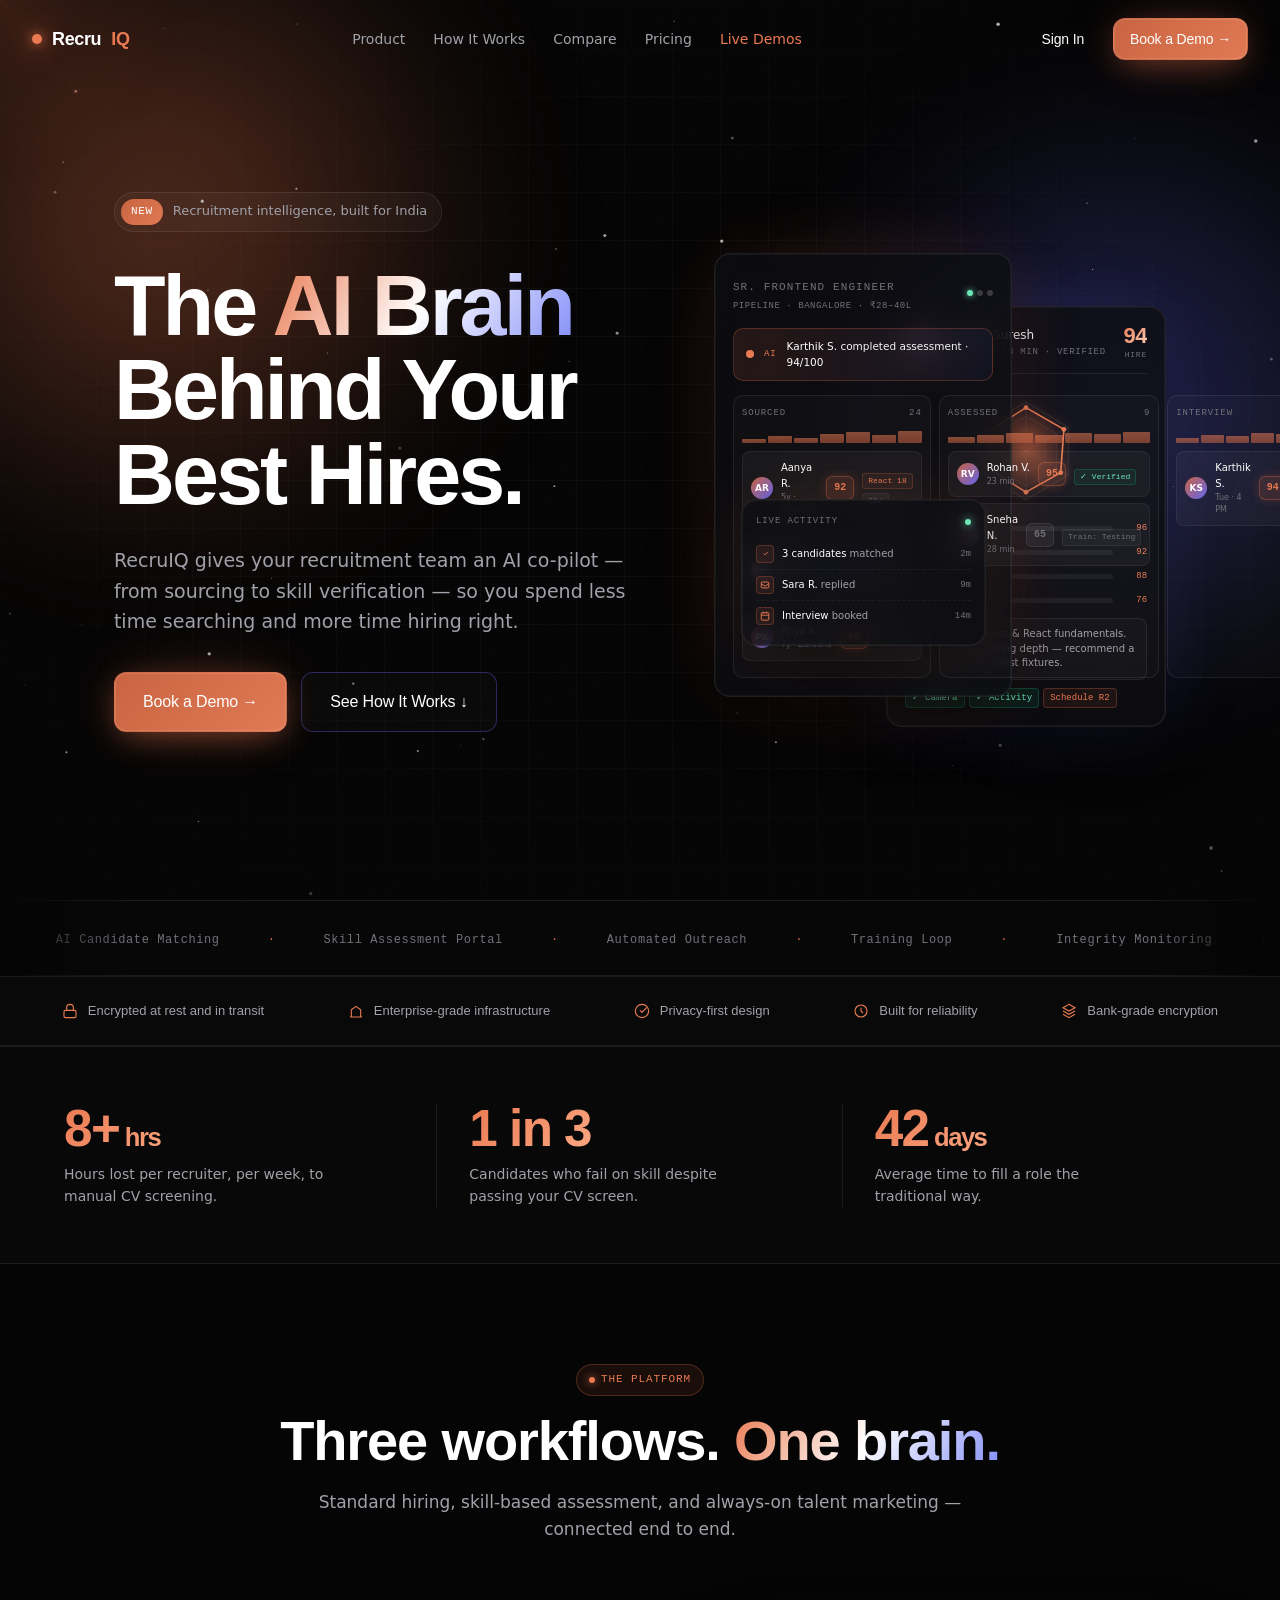
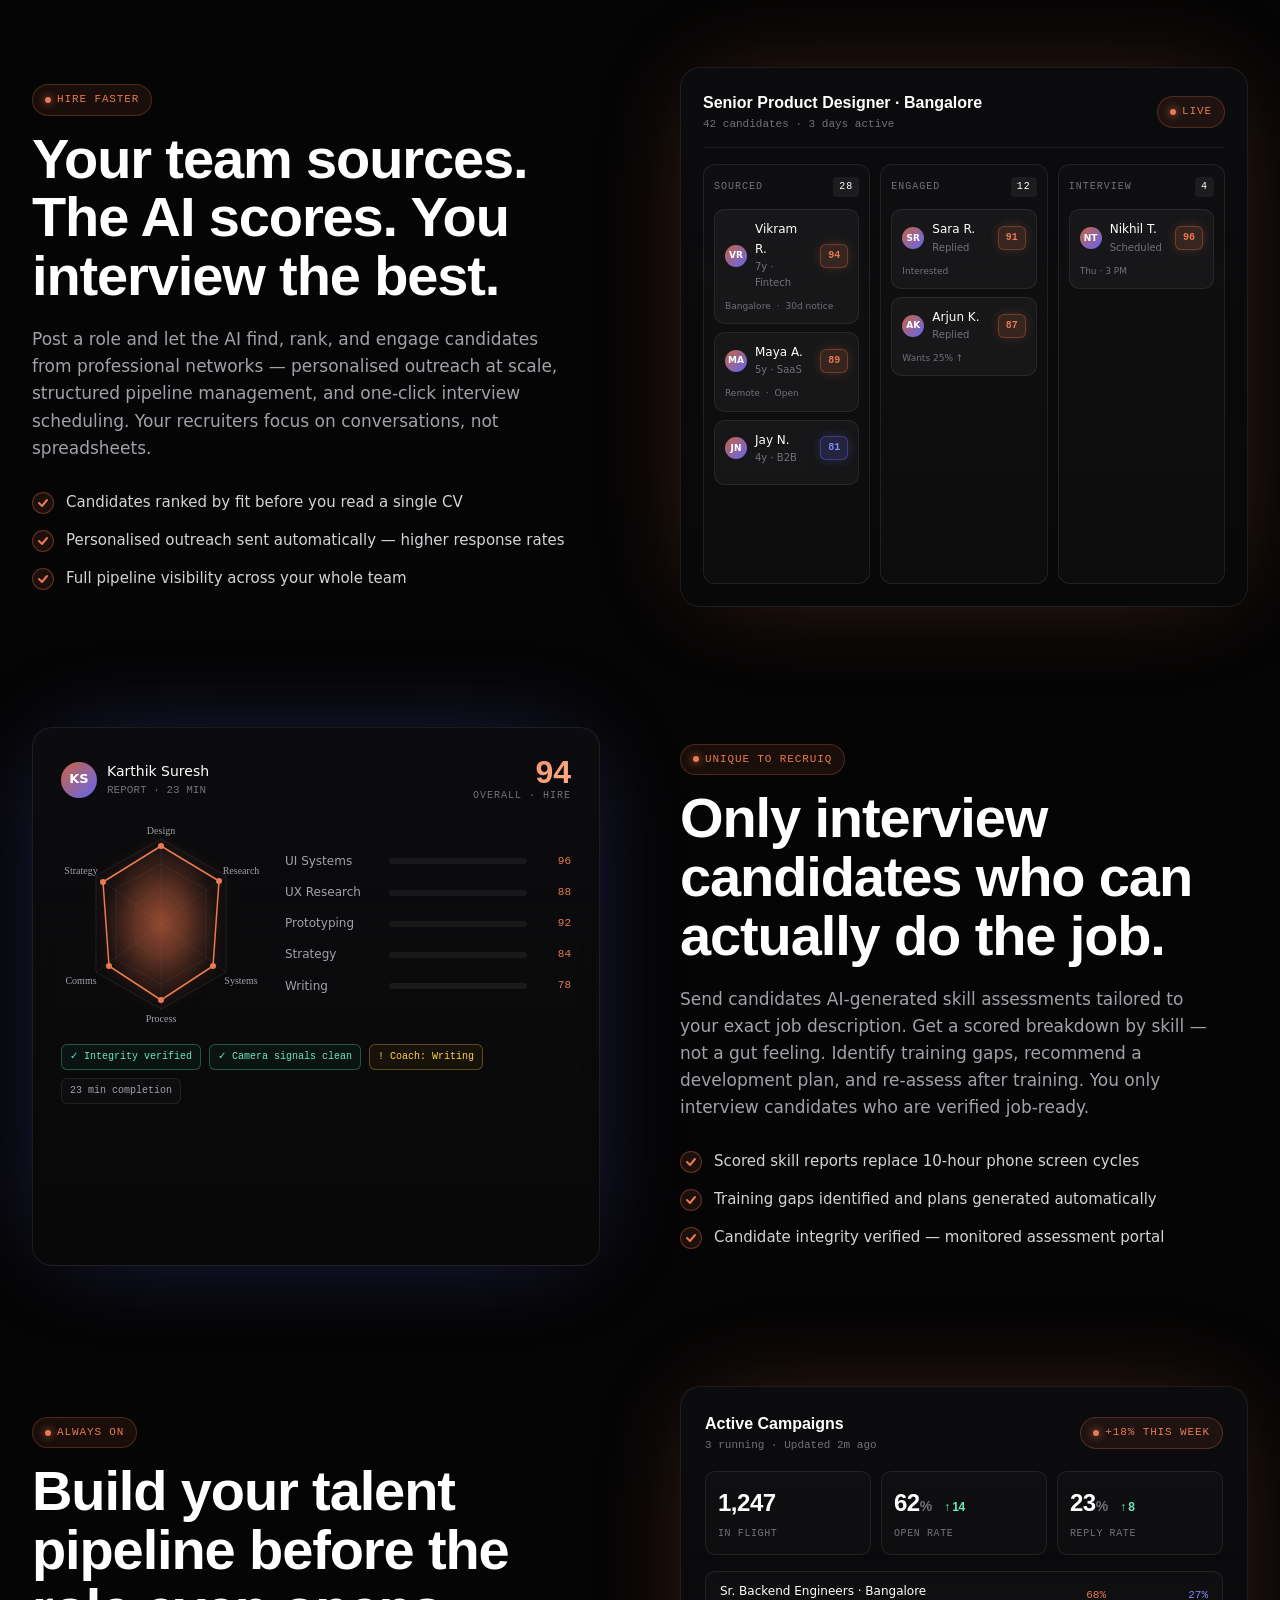
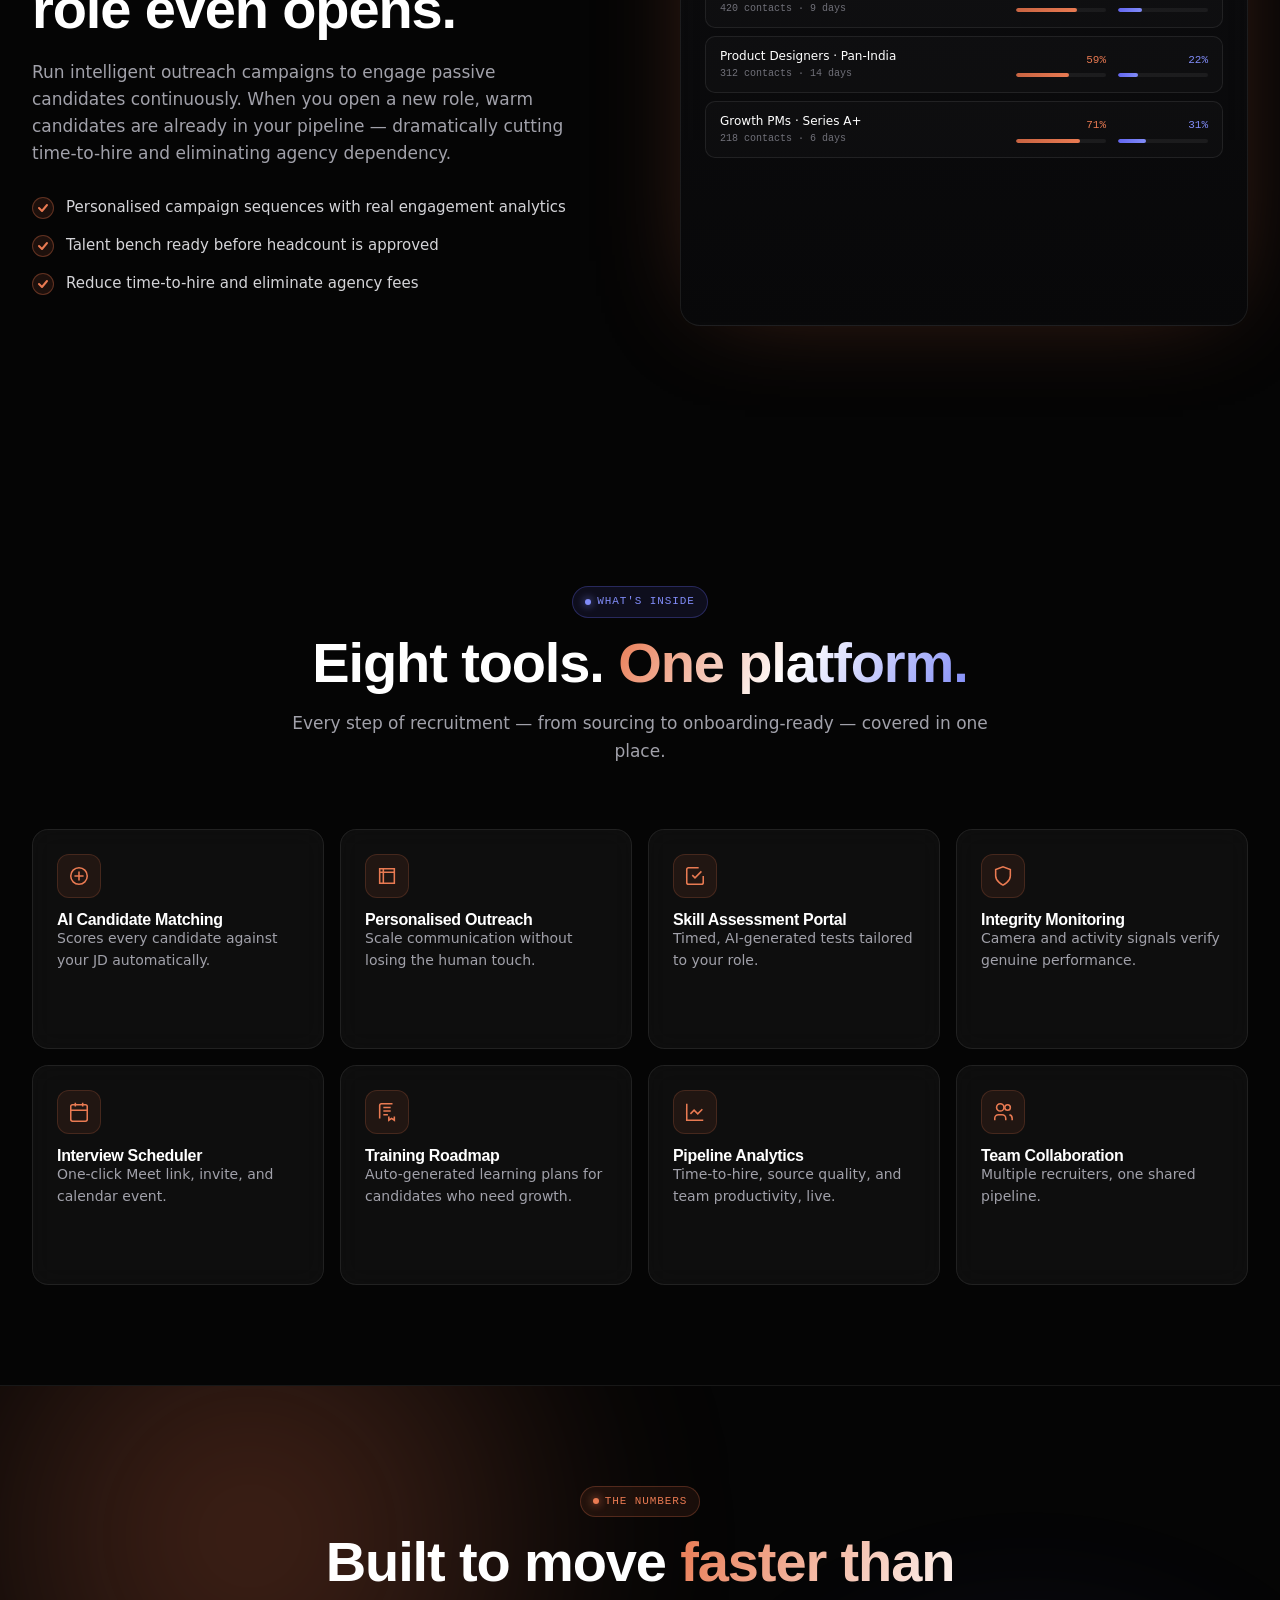
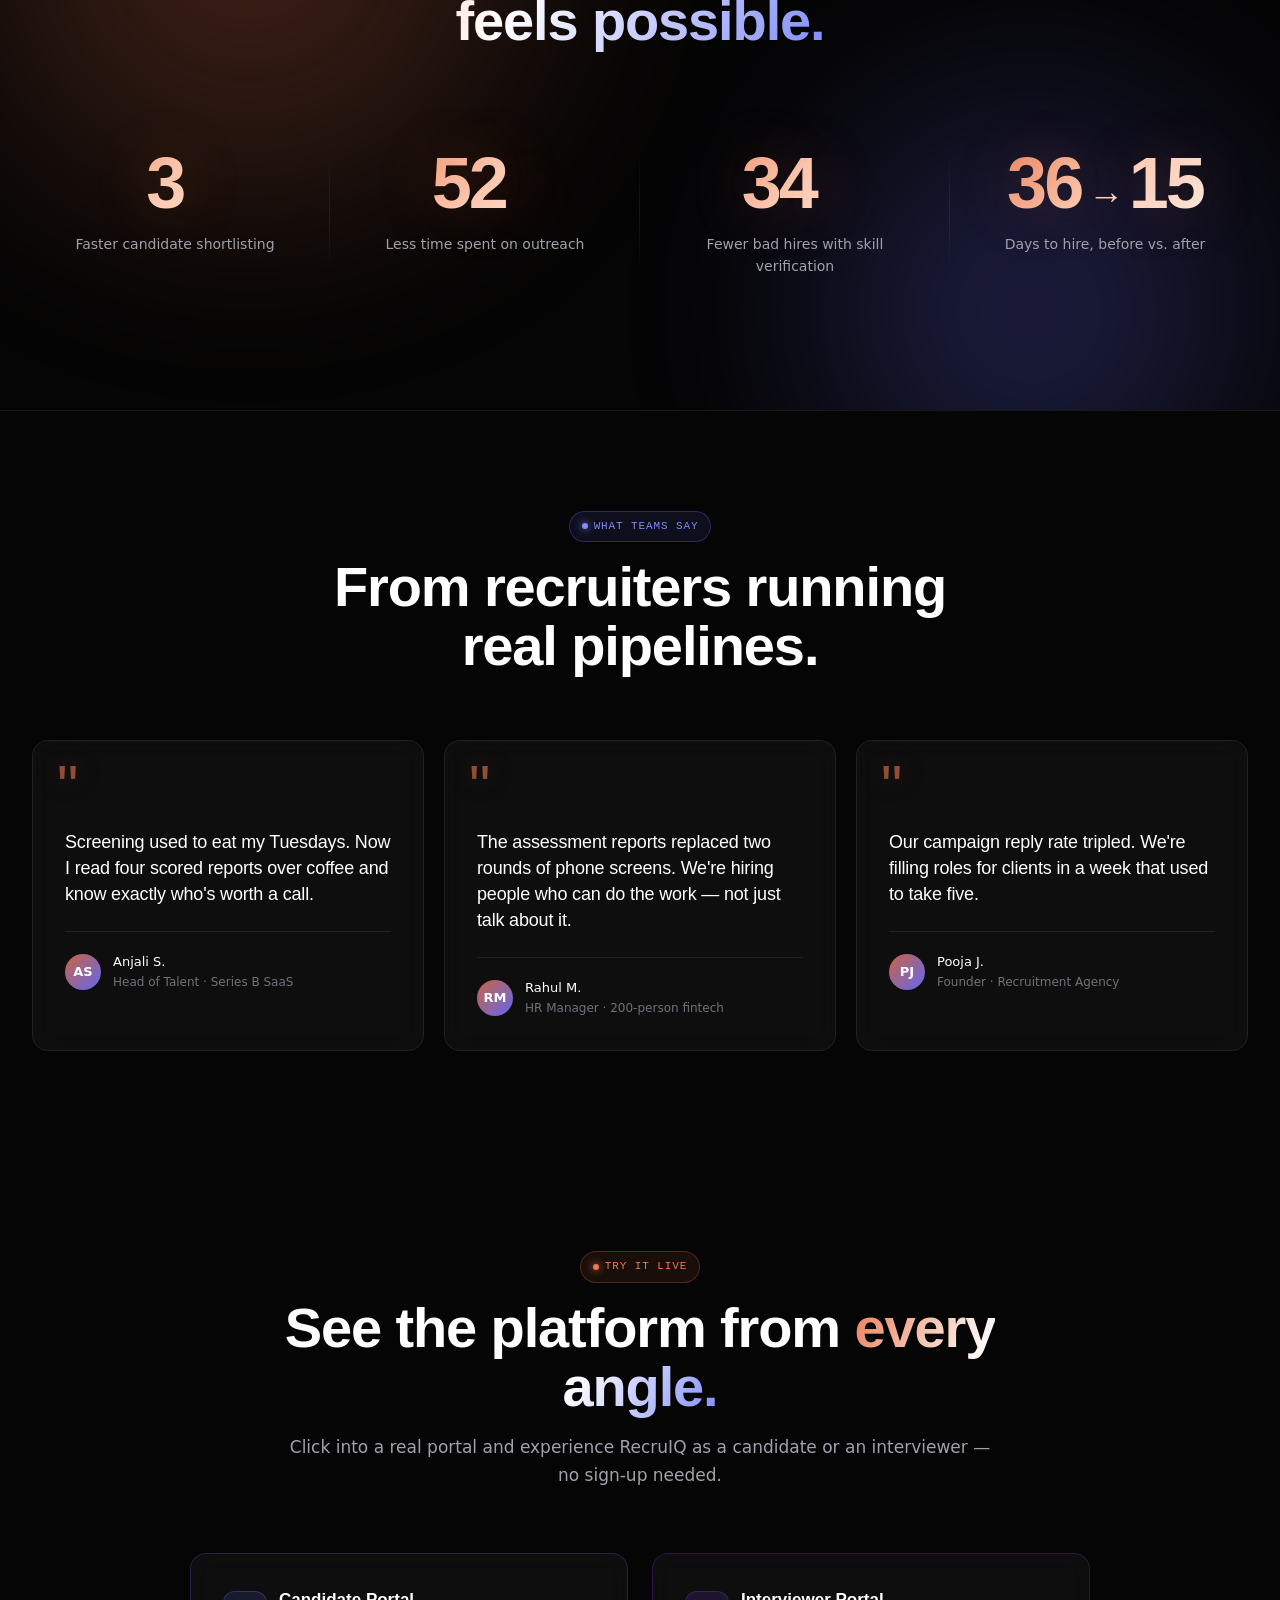
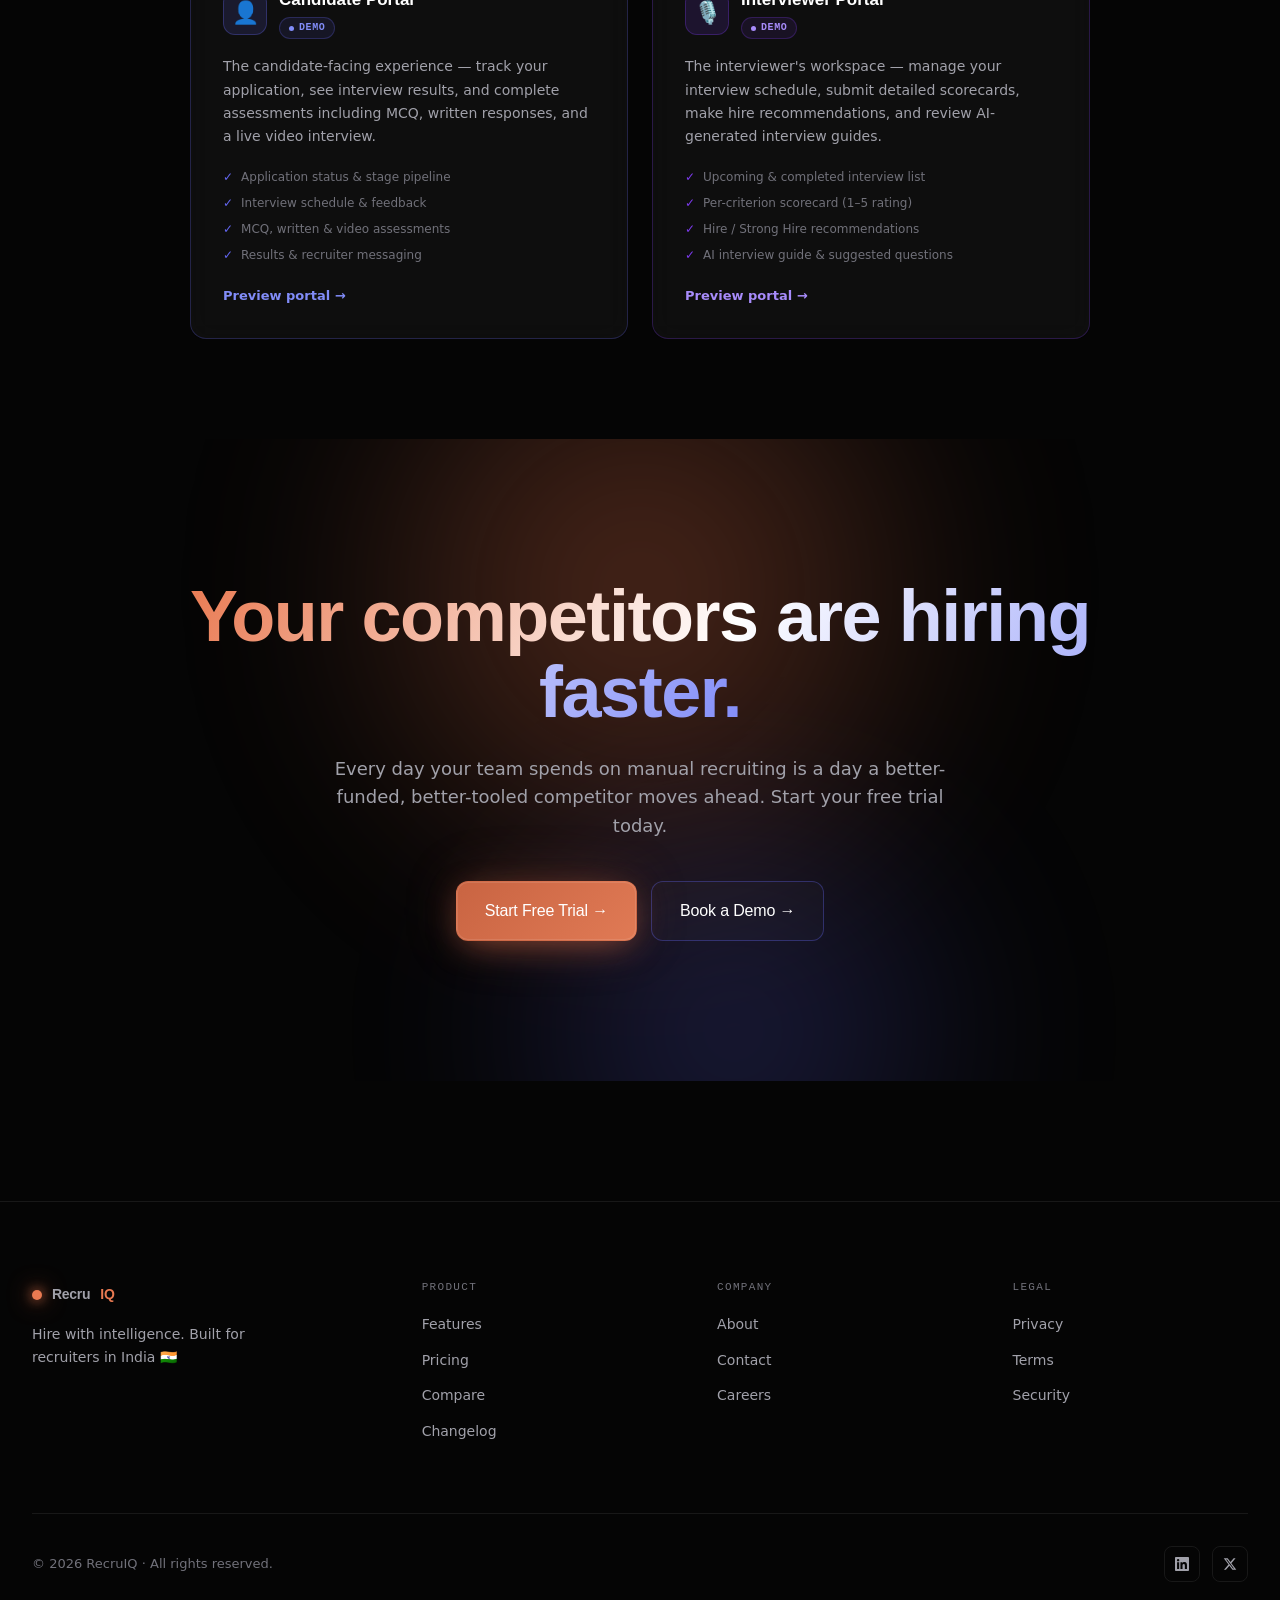
==== commit 2f773f4e: "Add Candidate Portal and Interviewer Portal demo pages - Created candidate-portal.html: full dark-th" ====
--- a/index.html
+++ b/index.html
@@ -861,6 +861,7 @@
       <li><a href="index.html#how">How It Works</a></li>
       <li><a href="compare.html">Compare</a></li>
       <li><a href="pricing.html">Pricing</a></li>
+      <li><a href="index.html#demos" style="color:var(--coral-bright)">Live Demos</a></li>
     </ul>
     <div class="nav-cta">
       <a href="contact.html" class="btn btn-sm" style="border-color:transparent;background:transparent;">Sign In</a>
@@ -1473,6 +1474,62 @@
   </div>
 </section>
 
+<!-- Live Demo Portals -->
+<section class="section" id="demos">
+  <div class="container">
+    <div class="section-head reveal">
+      <span class="pill"><span class="dot"></span>Try it live</span>
+      <h2>See the platform from <span class="grad-text">every angle.</span></h2>
+      <p>Click into a real portal and experience RecruIQ as a candidate or an interviewer — no sign-up needed.</p>
+    </div>
+    <div style="display:grid;grid-template-columns:1fr 1fr;gap:24px;max-width:900px;margin:0 auto;">
+
+      <!-- Candidate Portal card -->
+      <a href="candidate-portal.html" class="card" style="display:block;text-decoration:none;padding:2rem;border-color:rgba(99,102,241,0.25);transition:border-color .2s,transform .15s;" onmouseover="this.style.borderColor='rgba(99,102,241,0.6)';this.style.transform='translateY(-3px)'" onmouseout="this.style.borderColor='rgba(99,102,241,0.25)';this.style.transform='translateY(0)'">
+        <div style="display:flex;align-items:center;gap:12px;margin-bottom:1rem;">
+          <div style="width:44px;height:44px;border-radius:12px;background:rgba(99,102,241,0.14);border:1px solid rgba(99,102,241,0.3);display:flex;align-items:center;justify-content:center;font-size:22px;flex-shrink:0;">👤</div>
+          <div>
+            <div style="font-family:'Space Grotesk',sans-serif;font-size:17px;font-weight:700;color:var(--text);">Candidate Portal</div>
+            <span style="display:inline-flex;align-items:center;gap:5px;font-size:10px;font-weight:600;color:#818cf8;background:rgba(99,102,241,0.1);border:1px solid rgba(99,102,241,0.25);border-radius:20px;padding:2px 9px;margin-top:3px;font-family:'JetBrains Mono',monospace;text-transform:uppercase;letter-spacing:.06em;">
+              <span style="width:5px;height:5px;border-radius:50%;background:#818cf8;display:inline-block;"></span>Demo
+            </span>
+          </div>
+        </div>
+        <p style="font-size:14px;color:var(--text-dim);line-height:1.65;margin-bottom:1.25rem;">The candidate-facing experience — track your application, see interview results, and complete assessments including MCQ, written responses, and a live video interview.</p>
+        <div style="display:flex;flex-direction:column;gap:7px;margin-bottom:1.25rem;">
+          <div style="display:flex;align-items:center;gap:8px;font-size:12px;color:var(--text-faint);"><span style="color:#6366f1;">✓</span> Application status &amp; stage pipeline</div>
+          <div style="display:flex;align-items:center;gap:8px;font-size:12px;color:var(--text-faint);"><span style="color:#6366f1;">✓</span> Interview schedule &amp; feedback</div>
+          <div style="display:flex;align-items:center;gap:8px;font-size:12px;color:var(--text-faint);"><span style="color:#6366f1;">✓</span> MCQ, written &amp; video assessments</div>
+          <div style="display:flex;align-items:center;gap:8px;font-size:12px;color:var(--text-faint);"><span style="color:#6366f1;">✓</span> Results &amp; recruiter messaging</div>
+        </div>
+        <div style="font-size:13px;font-weight:600;color:#818cf8;">Preview portal →</div>
+      </a>
+
+      <!-- Interviewer Portal card -->
+      <a href="interviewer-portal.html" class="card" style="display:block;text-decoration:none;padding:2rem;border-color:rgba(124,58,237,0.25);transition:border-color .2s,transform .15s;" onmouseover="this.style.borderColor='rgba(124,58,237,0.6)';this.style.transform='translateY(-3px)'" onmouseout="this.style.borderColor='rgba(124,58,237,0.25)';this.style.transform='translateY(0)'">
+        <div style="display:flex;align-items:center;gap:12px;margin-bottom:1rem;">
+          <div style="width:44px;height:44px;border-radius:12px;background:rgba(124,58,237,0.14);border:1px solid rgba(124,58,237,0.3);display:flex;align-items:center;justify-content:center;font-size:22px;flex-shrink:0;">🎙️</div>
+          <div>
+            <div style="font-family:'Space Grotesk',sans-serif;font-size:17px;font-weight:700;color:var(--text);">Interviewer Portal</div>
+            <span style="display:inline-flex;align-items:center;gap:5px;font-size:10px;font-weight:600;color:#a78bfa;background:rgba(124,58,237,0.1);border:1px solid rgba(124,58,237,0.25);border-radius:20px;padding:2px 9px;margin-top:3px;font-family:'JetBrains Mono',monospace;text-transform:uppercase;letter-spacing:.06em;">
+              <span style="width:5px;height:5px;border-radius:50%;background:#a78bfa;display:inline-block;"></span>Demo
+            </span>
+          </div>
+        </div>
+        <p style="font-size:14px;color:var(--text-dim);line-height:1.65;margin-bottom:1.25rem;">The interviewer's workspace — manage your interview schedule, submit detailed scorecards, make hire recommendations, and review AI-generated interview guides.</p>
+        <div style="display:flex;flex-direction:column;gap:7px;margin-bottom:1.25rem;">
+          <div style="display:flex;align-items:center;gap:8px;font-size:12px;color:var(--text-faint);"><span style="color:#7c3aed;">✓</span> Upcoming &amp; completed interview list</div>
+          <div style="display:flex;align-items:center;gap:8px;font-size:12px;color:var(--text-faint);"><span style="color:#7c3aed;">✓</span> Per-criterion scorecard (1–5 rating)</div>
+          <div style="display:flex;align-items:center;gap:8px;font-size:12px;color:var(--text-faint);"><span style="color:#7c3aed;">✓</span> Hire / Strong Hire recommendations</div>
+          <div style="display:flex;align-items:center;gap:8px;font-size:12px;color:var(--text-faint);"><span style="color:#7c3aed;">✓</span> AI interview guide &amp; suggested questions</div>
+        </div>
+        <div style="font-size:13px;font-weight:600;color:#a78bfa;">Preview portal →</div>
+      </a>
+
+    </div>
+  </div>
+</section>
+
 <!-- Final CTA -->
 <section class="final-cta">
   <div class="aurora coral"></div>
